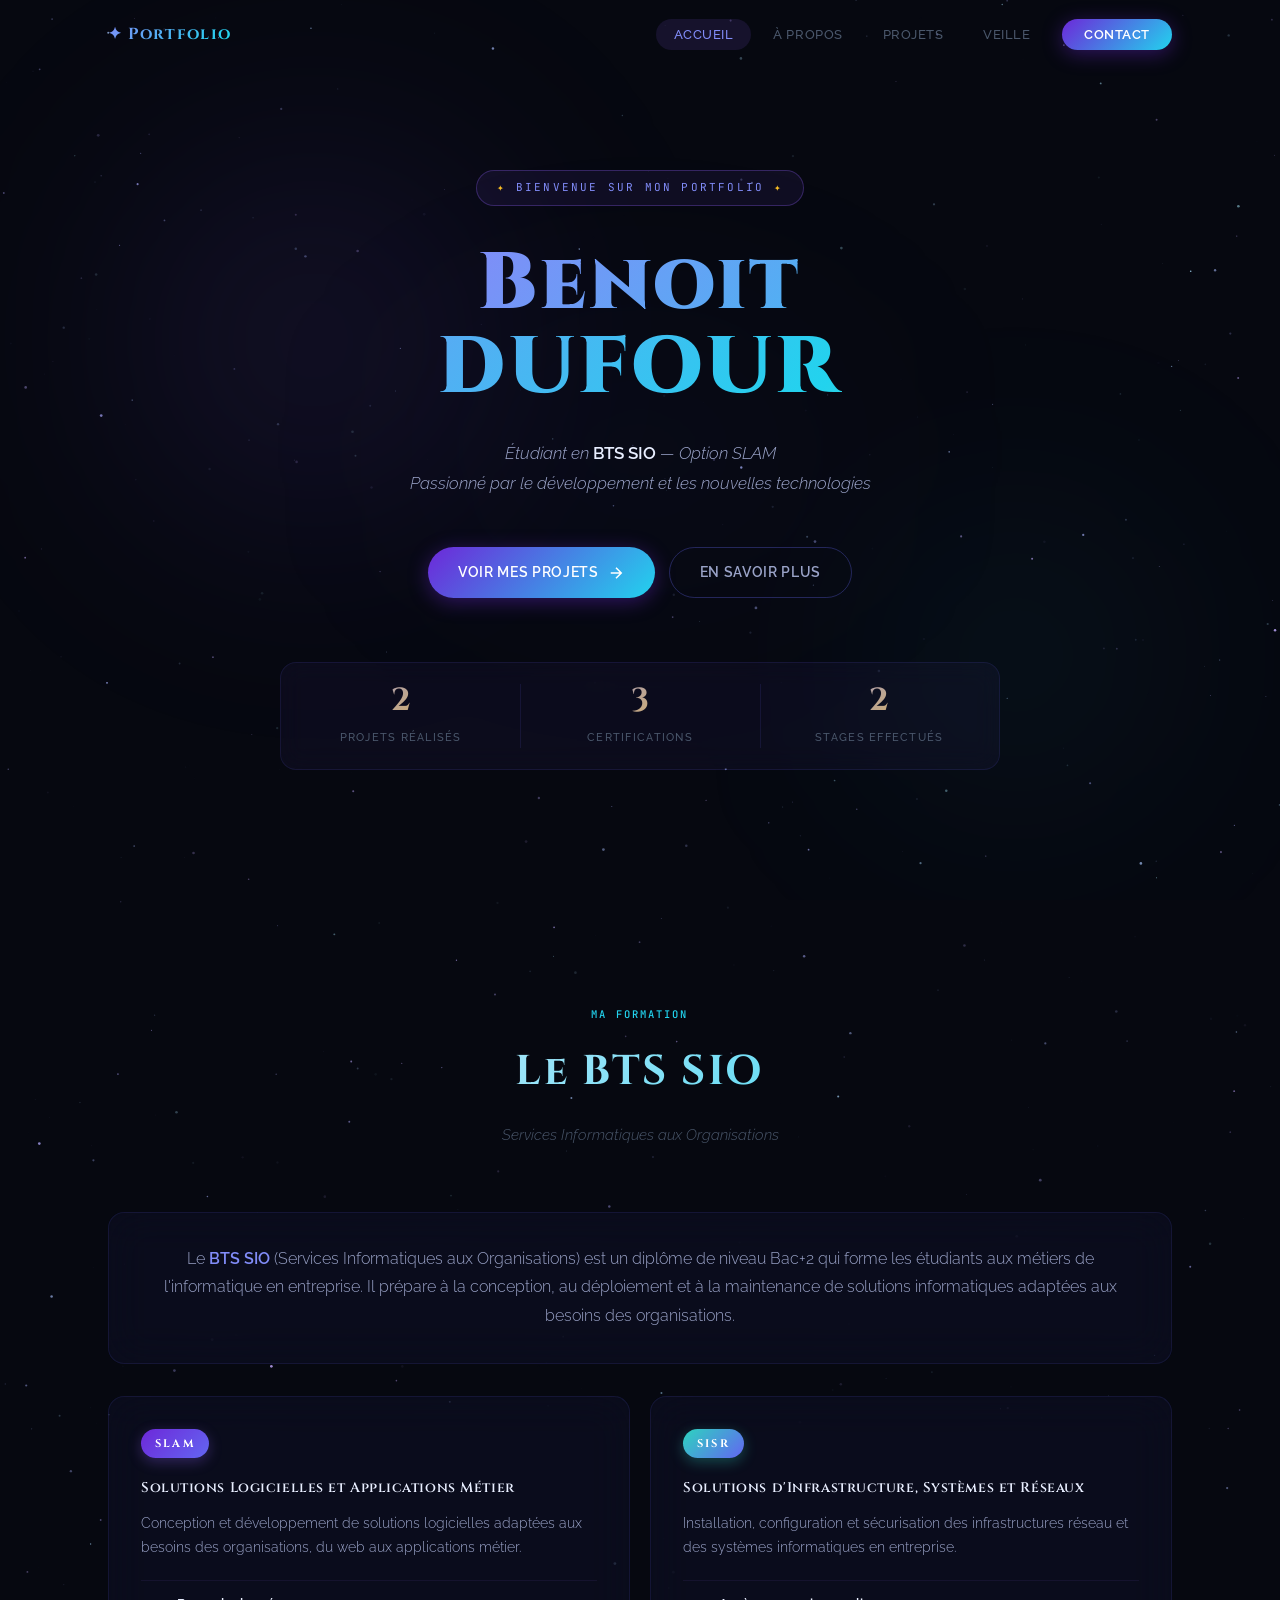
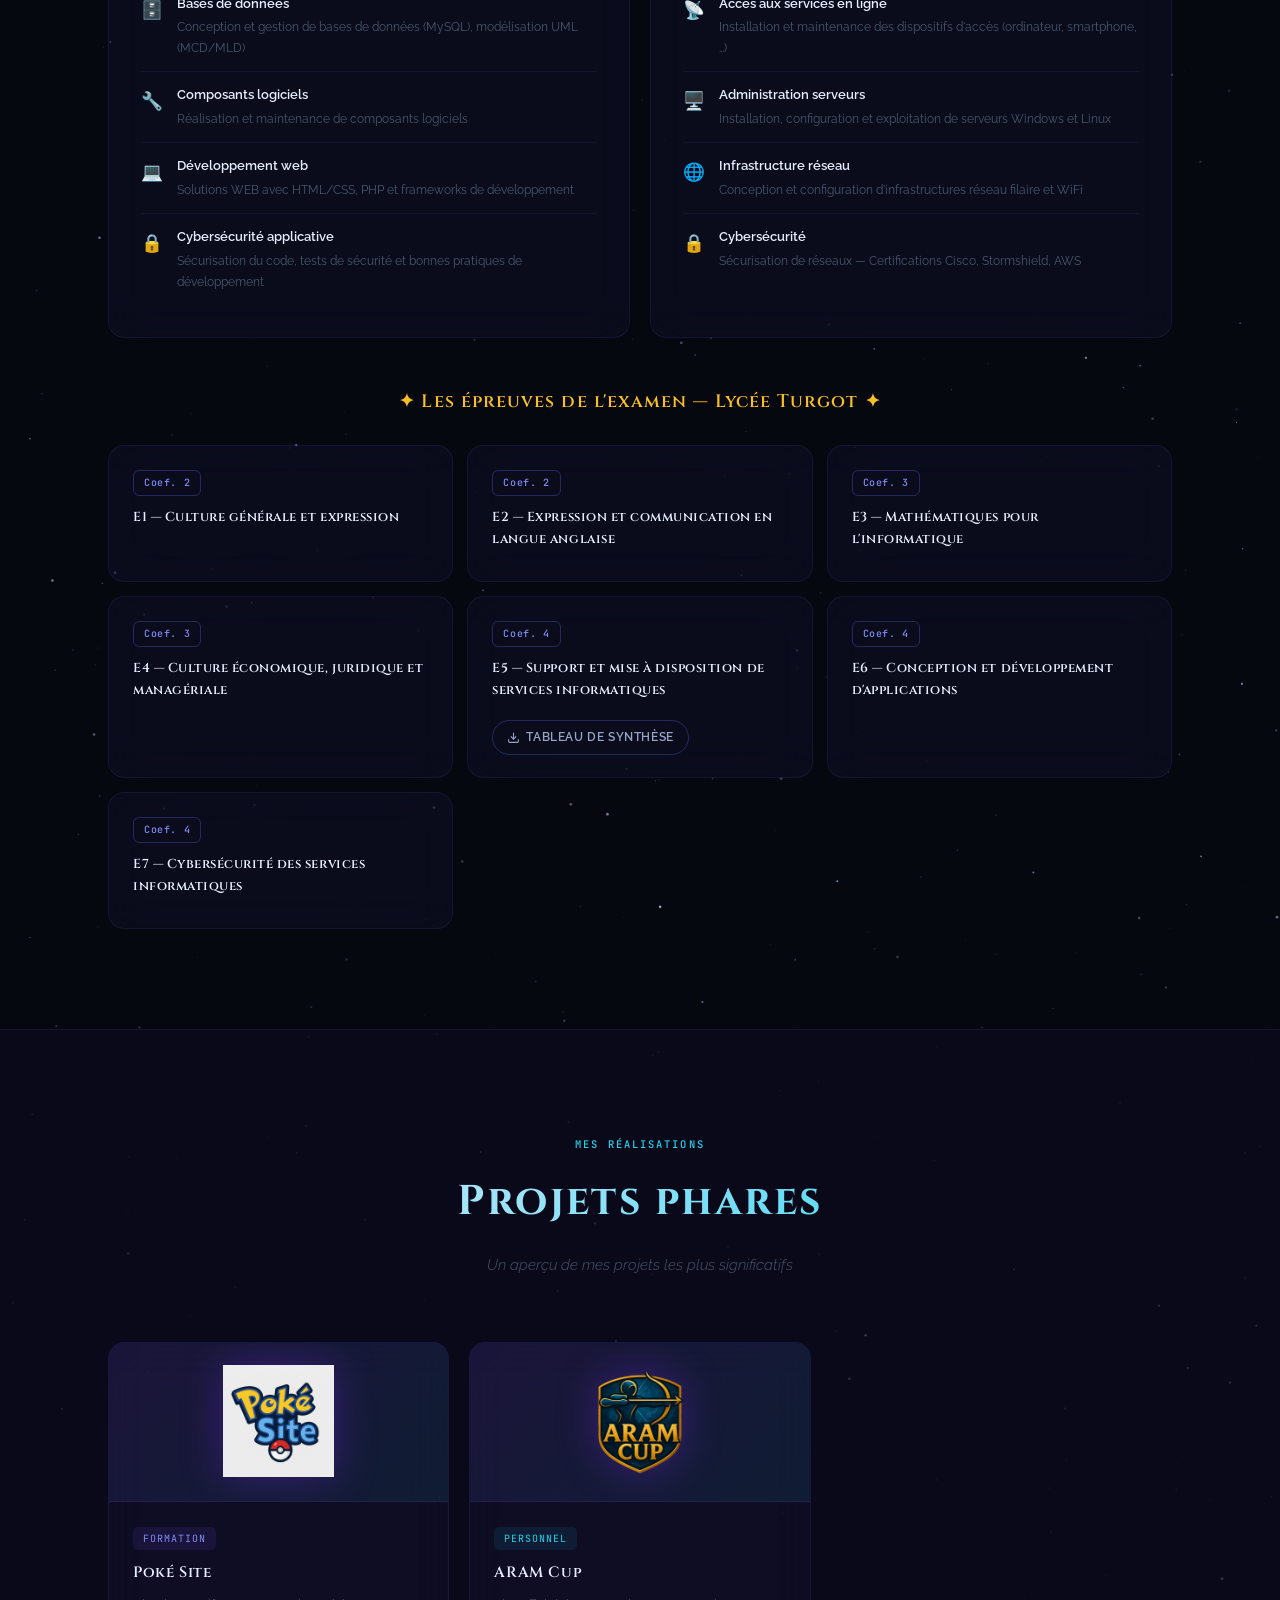
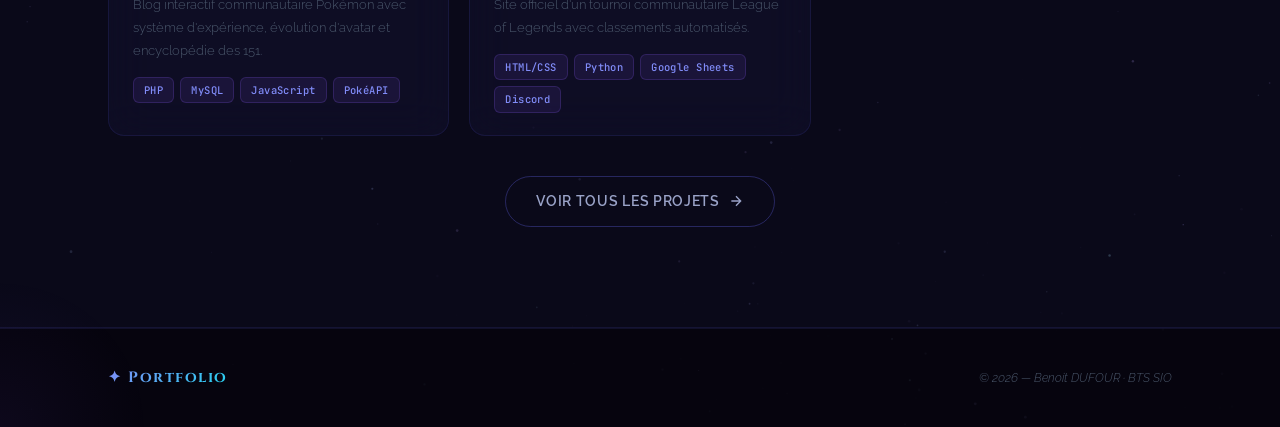
==== index.html @ 2d5a9b00 "Add files via upload" ====
<!DOCTYPE html>
<html lang="fr">

<head>
    <meta charset="UTF-8">
    <meta name="viewport" content="width=device-width, initial-scale=1.0">
    <meta name="description" content="Portfolio BTS SIO — Benoit DUFOUR, développeur passionné">
    <title>Accueil | Portfolio BTS SIO</title>
    <link rel="stylesheet" href="style.css">
</head>

<body>
    <canvas id="star-canvas"></canvas>

    <!-- ==================== NAVBAR ==================== -->
    <nav class="navbar" id="navbar">
        <div class="nav-container">
            <a href="index.html" class="nav-logo">✦ Portfolio</a>
            <ul class="nav-links" id="navLinks">
                <li><a href="index.html" class="nav-link active">Accueil</a></li>
                <li><a href="about.html" class="nav-link">À propos</a></li>
                <li><a href="projets.html" class="nav-link">Projets</a></li>
                <li><a href="veille.html" class="nav-link">Veille</a></li>
                <li><a href="about.html#contact" class="nav-link nav-link--cta">Contact</a></li>
            </ul>
            <button class="nav-burger" id="navBurger" aria-label="Menu">
                <span></span><span></span><span></span>
            </button>
        </div>
    </nav>

    <!-- ==================== HERO ==================== -->
    <section class="hero" id="hero">
        <div class="hero-orb hero-orb--1"></div>
        <div class="hero-orb hero-orb--2"></div>
        <div class="hero-orb hero-orb--3"></div>
        <div class="hero-content">
            <p class="hero-rune">Bienvenue sur mon portfolio</p>
            <h1 class="hero-title">
                <span class="gradient-text">Benoit DUFOUR</span>
            </h1>
            <p class="hero-subtitle animate-on-scroll">
                Étudiant en <strong>BTS SIO</strong> — Option SLAM<br>
                Passionné par le développement et les nouvelles technologies
            </p>
            <div class="hero-actions animate-on-scroll">
                <a href="projets.html" class="btn btn--primary">
                    <span>Voir mes projets</span>
                    <svg width="18" height="18" viewBox="0 0 24 24" fill="none" stroke="currentColor" stroke-width="2"><path d="M5 12h14M12 5l7 7-7 7"/></svg>
                </a>
                <a href="about.html" class="btn btn--outline">En savoir plus</a>
            </div>
            <div class="hero-stats animate-on-scroll">
                <div class="stat">
                    <span class="stat-number">2</span>
                    <span class="stat-label">Projets réalisés</span>
                </div>
                <div class="stat">
                    <span class="stat-number">3</span>
                    <span class="stat-label">Certifications</span>
                </div>
                <div class="stat">
                    <span class="stat-number">2</span>
                    <span class="stat-label">Stages effectués</span>
                </div>
            </div>
        </div>
    </section>

    <!-- ==================== BTS SIO PRESENTATION ==================== -->
    <section class="section" id="bts-sio">
        <div class="container">
            <div class="section-header animate-on-scroll">
                <span class="section-tag">Ma formation</span>
                <h2 class="section-title">Le BTS SIO</h2>
                <p class="section-desc">Services Informatiques aux Organisations</p>
            </div>

            <div class="bts-intro magic-card animate-on-scroll">
                <p>Le <strong>BTS SIO</strong> (Services Informatiques aux Organisations) est un diplôme de niveau Bac+2
                    qui forme les étudiants aux métiers de l'informatique en entreprise. Il prépare à la conception, au
                    déploiement et à la maintenance de solutions informatiques adaptées aux besoins des organisations.
                </p>
            </div>

            <div class="options-grid">
                <div class="option-card magic-card animate-on-scroll">
                    <div class="option-badge option-badge--slam">SLAM</div>
                    <h3>Solutions Logicielles et Applications Métier</h3>
                    <p>Conception et développement de solutions logicielles adaptées aux besoins des organisations, du web aux applications métier.</p>
                    <ul class="option-list">
                        <li>
                            <span class="option-list-icon">🗄️</span>
                            <div>
                                <strong>Bases de données</strong>
                                <p>Conception et gestion de bases de données (MySQL), modélisation UML (MCD/MLD)</p>
                            </div>
                        </li>
                        <li>
                            <span class="option-list-icon">🔧</span>
                            <div>
                                <strong>Composants logiciels</strong>
                                <p>Réalisation et maintenance de composants logiciels</p>
                            </div>
                        </li>
                        <li>
                            <span class="option-list-icon">💻</span>
                            <div>
                                <strong>Développement web</strong>
                                <p>Solutions WEB avec HTML/CSS, PHP et frameworks de développement</p>
                            </div>
                        </li>
                        <li>
                            <span class="option-list-icon">🔒</span>
                            <div>
                                <strong>Cybersécurité applicative</strong>
                                <p>Sécurisation du code, tests de sécurité et bonnes pratiques de développement</p>
                            </div>
                        </li>
                    </ul>
                </div>

                <div class="option-card magic-card animate-on-scroll">
                    <div class="option-badge option-badge--sisr">SISR</div>
                    <h3>Solutions d'Infrastructure, Systèmes et Réseaux</h3>
                    <p>Installation, configuration et sécurisation des infrastructures réseau et des systèmes informatiques en entreprise.</p>
                    <ul class="option-list">
                        <li>
                            <span class="option-list-icon">📡</span>
                            <div>
                                <strong>Accès aux services en ligne</strong>
                                <p>Installation et maintenance des dispositifs d'accès (ordinateur, smartphone, …)</p>
                            </div>
                        </li>
                        <li>
                            <span class="option-list-icon">🖥️</span>
                            <div>
                                <strong>Administration serveurs</strong>
                                <p>Installation, configuration et exploitation de serveurs Windows et Linux</p>
                            </div>
                        </li>
                        <li>
                            <span class="option-list-icon">🌐</span>
                            <div>
                                <strong>Infrastructure réseau</strong>
                                <p>Conception et configuration d'infrastructures réseau filaire et WiFi</p>
                            </div>
                        </li>
                        <li>
                            <span class="option-list-icon">🔒</span>
                            <div>
                                <strong>Cybersécurité</strong>
                                <p>Sécurisation de réseaux — Certifications Cisco, Stormshield, AWS</p>
                            </div>
                        </li>
                    </ul>
                </div>

            </div>

            <!-- Épreuves -->
            <div class="exam-section animate-on-scroll">
                <h3 class="exam-title">✦ Les épreuves de l'examen — Lycée Turgot ✦</h3>
                <div class="exam-grid">
                    <div class="exam-card magic-card">
                        <span class="exam-coef">Coef. 2</span>
                        <h4>E1 — Culture générale et expression</h4>
                    </div>
                    <div class="exam-card magic-card">
                        <span class="exam-coef">Coef. 2</span>
                        <h4>E2 — Expression et communication en langue anglaise</h4>
                    </div>
                    <div class="exam-card magic-card">
                        <span class="exam-coef">Coef. 3</span>
                        <h4>E3 — Mathématiques pour l'informatique</h4>
                    </div>
                    <div class="exam-card magic-card">
                        <span class="exam-coef">Coef. 3</span>
                        <h4>E4 — Culture économique, juridique et managériale</h4>
                    </div>
                    <div class="exam-card magic-card">
                        <span class="exam-coef">Coef. 4</span>
                        <h4>E5 — Support et mise à disposition de services informatiques</h4>
                        <a href="tableau-synthese.pdf" download class="btn btn--outline" style="margin-top:10px;padding:6px 14px;font-size:.75rem;gap:6px;">
                            <svg width="13" height="13" viewBox="0 0 24 24" fill="none" stroke="currentColor" stroke-width="2"><path d="M21 15v4a2 2 0 0 1-2 2H5a2 2 0 0 1-2-2v-4"/><polyline points="7 10 12 15 17 10"/><line x1="12" y1="15" x2="12" y2="3"/></svg>
                            Tableau de Synthèse
                        </a>
                    </div>
                    <div class="exam-card magic-card">
                        <span class="exam-coef">Coef. 4</span>
                        <h4>E6 — Conception et développement d'applications</h4>
                    </div>
                    <div class="exam-card magic-card">
                        <span class="exam-coef">Coef. 4</span>
                        <h4>E7 — Cybersécurité des services informatiques</h4>
                    </div>
                </div>
            </div>
        </div>
    </section>

    <!-- ==================== PROJETS PHARES ==================== -->
    <section class="section section--alt" id="projets-phares">
        <div class="container">
            <div class="section-header animate-on-scroll">
                <span class="section-tag">Mes réalisations</span>
                <h2 class="section-title">Projets phares</h2>
                <p class="section-desc">Un aperçu de mes projets les plus significatifs</p>
            </div>
            <div class="featured-grid">
                <a href="projet-pokemon.html" class="featured-card magic-card animate-on-scroll">
                    <div class="project-image">
                        <div class="project-image-placeholder"><img src="pokesite.png" alt="Poké Site"></div>
                    </div>
                    <div class="project-info">
                        <span class="project-context">Formation</span>
                        <h3>Poké Site</h3>
                        <p>Blog interactif communautaire Pokémon avec système d'expérience, évolution d'avatar et encyclopédie des 151.</p>
                        <div class="tag-list"><span class="tag">PHP</span><span class="tag">MySQL</span><span class="tag">JavaScript</span><span class="tag">PokéAPI</span></div>
                    </div>
                </a>
                <a href="projet-aram.html" class="featured-card magic-card animate-on-scroll">
                    <div class="project-image">
                        <div class="project-image-placeholder"><img src="aramcup.png" alt="ARAM Cup"></div>
                    </div>
                    <div class="project-info">
                        <span class="project-context project-context--perso">Personnel</span>
                        <h3>ARAM Cup</h3>
                        <p>Site officiel d'un tournoi communautaire League of Legends avec classements automatisés.</p>
                        <div class="tag-list"><span class="tag">HTML/CSS</span><span class="tag">Python</span><span class="tag">Google Sheets</span><span class="tag">Discord</span></div>
                    </div>
                </a>
            </div>
            <div class="featured-actions animate-on-scroll">
                <a href="projets.html" class="btn btn--outline">
                    Voir tous les projets
                    <svg width="16" height="16" viewBox="0 0 24 24" fill="none" stroke="currentColor" stroke-width="2"><path d="M5 12h14M12 5l7 7-7 7"/></svg>
                </a>
            </div>
        </div>
    </section>

    <!-- ==================== FOOTER ==================== -->
    <footer class="footer">
        <div class="container">
            <div class="footer-content">
                <a href="index.html" class="footer-logo">✦ Portfolio</a>
                <p class="footer-text">© 2026 — Benoit DUFOUR · BTS SIO</p>
            </div>
        </div>
    </footer>

    <script src="script.js"></script>
</body>

</html>
---- style.css ----
/* ============================================
   PORTFOLIO FANTAISIQUE — Style Magique
   Indigo · Cyan · Or — Style Cosmique
   ============================================ */

@import url('https://fonts.googleapis.com/css2?family=Cinzel:wght@400;600;700;900&family=Raleway:ital,wght@0,300;0,400;0,500;0,600;1,300;1,400&family=JetBrains+Mono:wght@400;500&display=swap');

:root {
    /* Fond */
    --bg-0: #060810;
    --bg-1: #0b0e1c;
    --bg-2: #0f1326;
    --bg-3: #151a34;

    /* Accent magique */
    --violet: #6d28d9;
    --violet-light: #818cf8;
    --violet-glow: rgba(109, 40, 217, 0.4);
    --indigo: #6366f1;
    --cyan: #22d3ee;
    --cyan-glow: rgba(34, 211, 238, 0.25);
    --gold: #fbbf24;
    --gold-light: #fde68a;
    --gold-glow: rgba(251, 191, 36, 0.2);
    --teal: #2dd4bf;

    /* Surfaces */
    --surface: rgba(99, 102, 241, 0.05);
    --surface-hover: rgba(99, 102, 241, 0.1);
    --border: rgba(99, 102, 241, 0.12);
    --border-hover: rgba(99, 102, 241, 0.32);

    /* Texte */
    --text-0: #e8eeff;
    --text-1: #9aa3c8;
    --text-2: #4a576b;

    /* Typo */
    --font-title: 'Cinzel', serif;
    --font-body: 'Raleway', sans-serif;
    --font-mono: 'JetBrains Mono', monospace;

    /* Easing */
    --ease: cubic-bezier(0.16, 1, 0.3, 1);
    --radius: 16px;
    --radius-sm: 10px;
}

/* ---- RESET ---- */
*, *::before, *::after {
    margin: 0;
    padding: 0;
    box-sizing: border-box;
}

html {
    scroll-behavior: smooth;
    scroll-padding-top: 80px;
}

body {
    font-family: var(--font-body);
    font-size: 15px;
    color: var(--text-0);
    background: var(--bg-0);
    line-height: 1.75;
    overflow-x: hidden;
    -webkit-font-smoothing: antialiased;
}

a { color: inherit; text-decoration: none; }
ul, ol { list-style: none; }
img { max-width: 100%; display: block; }

.container {
    max-width: 1120px;
    margin: 0 auto;
    padding: 0 28px;
}

/* ============================================
   FOND ÉTOILÉ (canvas généré par JS)
   ============================================ */
#star-canvas {
    position: fixed;
    inset: 0;
    z-index: 0;
    pointer-events: none;
}

/* ============================================
   ANIMATIONS
   ============================================ */
@keyframes fadeUp {
    from { opacity: 0; transform: translateY(28px); }
    to   { opacity: 1; transform: translateY(0); }
}

@keyframes shimmer {
    0%   { background-position: -200% center; }
    100% { background-position: 200% center; }
}

@keyframes float {
    0%, 100% { transform: translateY(0) rotate(0deg); }
    33%       { transform: translateY(-12px) rotate(1deg); }
    66%       { transform: translateY(-6px) rotate(-1deg); }
}

@keyframes pulse-ring {
    0%   { transform: scale(1); opacity: 0.6; }
    100% { transform: scale(1.6); opacity: 0; }
}

@keyframes orbit {
    from { transform: rotate(0deg) translateX(60px) rotate(0deg); }
    to   { transform: rotate(360deg) translateX(60px) rotate(-360deg); }
}

@keyframes twinkle {
    0%, 100% { opacity: 1; transform: scale(1); }
    50%       { opacity: 0.4; transform: scale(0.8); }
}

@keyframes gradientSlide {
    0%   { background-position: 0% 50%; }
    50%  { background-position: 100% 50%; }
    100% { background-position: 0% 50%; }
}

@keyframes fillBar {
    from { width: 0; }
    to   { width: var(--fill); }
}

.animate-on-scroll {
    opacity: 0;
    transform: translateY(24px);
    transition: opacity 0.7s var(--ease), transform 0.7s var(--ease);
}
.animate-on-scroll.visible {
    opacity: 1;
    transform: translateY(0);
}

/* ============================================
   CARD MAGIQUE
   ============================================ */
.magic-card {
    background: var(--surface);
    border: 1px solid var(--border);
    border-radius: var(--radius);
    backdrop-filter: blur(20px);
    -webkit-backdrop-filter: blur(20px);
    transition: border-color 0.3s, background 0.3s, transform 0.3s, box-shadow 0.3s;
    position: relative;
    overflow: hidden;
}

.magic-card::before {
    content: '';
    position: absolute;
    inset: -1px;
    border-radius: inherit;
    padding: 1px;
    background: linear-gradient(135deg, transparent, rgba(139,92,246,0.2), rgba(34,211,238,0.12), transparent);
    -webkit-mask: linear-gradient(#fff 0 0) content-box, linear-gradient(#fff 0 0);
    mask: linear-gradient(#fff 0 0) content-box, linear-gradient(#fff 0 0);
    -webkit-mask-composite: xor;
    mask-composite: exclude;
    opacity: 0;
    transition: opacity 0.3s;
}

.magic-card:hover::before {
    opacity: 1;
}

.magic-card:hover {
    background: var(--surface-hover);
    border-color: var(--border-hover);
    transform: translateY(-3px);
    box-shadow: 0 12px 40px rgba(139, 92, 246, 0.12), 0 0 0 1px rgba(139,92,246,0.08);
}

/* alias pour compatibilité */
.glass-card {
    background: var(--surface);
    border: 1px solid var(--border);
    border-radius: var(--radius);
    backdrop-filter: blur(20px);
    -webkit-backdrop-filter: blur(20px);
    transition: border-color 0.3s, background 0.3s, transform 0.3s, box-shadow 0.3s;
    position: relative;
    overflow: hidden;
}
.glass-card:hover {
    background: var(--surface-hover);
    border-color: var(--border-hover);
    transform: translateY(-3px);
    box-shadow: 0 12px 40px rgba(139, 92, 246, 0.12), 0 0 0 1px rgba(139,92,246,0.08);
}

/* ============================================
   NAVBAR
   ============================================ */
.navbar {
    position: fixed;
    top: 0; left: 0; right: 0;
    z-index: 1000;
    padding: 20px 0;
    transition: background 0.4s, padding 0.4s, border-color 0.4s;
    border-bottom: 1px solid transparent;
}

.navbar.scrolled {
    background: rgba(7, 5, 15, 0.85);
    backdrop-filter: blur(24px);
    -webkit-backdrop-filter: blur(24px);
    border-bottom-color: var(--border);
    padding: 12px 0;
}

.nav-container {
    max-width: 1120px;
    margin: 0 auto;
    padding: 0 28px;
    display: flex;
    align-items: center;
    justify-content: space-between;
}

.nav-logo {
    font-family: var(--font-title);
    font-size: 16px;
    font-weight: 700;
    letter-spacing: 0.08em;
    background: linear-gradient(135deg, var(--violet-light), var(--cyan), var(--gold));
    -webkit-background-clip: text;
    -webkit-text-fill-color: transparent;
    background-clip: text;
    background-size: 200% auto;
    animation: gradientSlide 4s ease infinite;
}

.logo-bracket { /* legacy — caché dans nouveau design */
    display: none;
}

.nav-links {
    display: flex;
    align-items: center;
    gap: 4px;
}

.nav-link {
    padding: 8px 18px;
    font-family: var(--font-body);
    font-size: 13px;
    font-weight: 500;
    color: var(--text-2);
    border-radius: 30px;
    transition: color 0.25s, background 0.25s;
    letter-spacing: 0.04em;
    text-transform: uppercase;
}

.nav-link:hover {
    color: var(--text-0);
    background: rgba(139, 92, 246, 0.1);
}

.nav-link.active {
    color: var(--violet-light);
    background: rgba(139, 92, 246, 0.12);
}

.nav-link--cta {
    background: linear-gradient(135deg, var(--violet), var(--cyan)) !important;
    color: white !important;
    font-weight: 600;
    padding: 8px 22px;
    border-radius: 30px;
    margin-left: 10px;
    box-shadow: 0 4px 20px var(--violet-glow);
    transition: opacity 0.25s, transform 0.25s, box-shadow 0.25s !important;
}

.nav-link--cta:hover {
    opacity: 0.9;
    transform: translateY(-1px);
    box-shadow: 0 6px 28px var(--violet-glow);
}

/* Burger */
.nav-burger {
    display: none;
    flex-direction: column;
    gap: 5px;
    background: none;
    border: none;
    cursor: pointer;
    padding: 8px;
    z-index: 1001;
}
.nav-burger span {
    display: block;
    width: 22px; height: 2px;
    background: var(--text-0);
    border-radius: 2px;
    transition: transform 0.25s, opacity 0.2s;
}
.nav-burger.active span:nth-child(1) { transform: rotate(45deg) translate(5px, 5px); }
.nav-burger.active span:nth-child(2) { opacity: 0; }
.nav-burger.active span:nth-child(3) { transform: rotate(-45deg) translate(5px, -5px); }

/* ============================================
   HERO
   ============================================ */
.hero {
    position: relative;
    min-height: 100vh;
    display: flex;
    align-items: center;
    justify-content: center;
    padding: 140px 28px 100px;
    overflow: hidden;
    z-index: 1;
}

/* Orbes lumineux */
.hero-orb {
    position: absolute;
    border-radius: 50%;
    pointer-events: none;
    filter: blur(120px);
}
.hero-orb--1 {
    top: 10%; left: 5%;
    width: 500px; height: 500px;
    background: radial-gradient(circle, rgba(139,92,246,0.18) 0%, transparent 70%);
    animation: float 10s ease-in-out infinite;
}
.hero-orb--2 {
    bottom: 5%; right: 5%;
    width: 400px; height: 400px;
    background: radial-gradient(circle, rgba(34,211,238,0.1) 0%, transparent 70%);
    animation: float 13s ease-in-out infinite reverse;
}
.hero-orb--3 {
    top: 50%; left: 50%;
    transform: translate(-50%, -50%);
    width: 600px; height: 300px;
    background: radial-gradient(ellipse, rgba(99,102,241,0.08) 0%, transparent 70%);
}

.hero-content {
    position: relative;
    z-index: 1;
    text-align: center;
    max-width: 720px;
    margin: 0 auto;
}

/* Couronne magique au-dessus du titre */
.hero-rune {
    display: inline-flex;
    align-items: center;
    gap: 10px;
    font-family: var(--font-mono);
    font-size: 11px;
    letter-spacing: 0.2em;
    text-transform: uppercase;
    color: var(--violet-light);
    border: 1px solid rgba(139,92,246,0.3);
    background: rgba(139,92,246,0.08);
    padding: 7px 20px;
    border-radius: 30px;
    margin-bottom: 36px;
    animation: fadeUp 0.6s var(--ease) forwards;
}

.hero-rune::before,
.hero-rune::after {
    content: '✦';
    font-size: 8px;
    color: var(--gold);
    animation: twinkle 2s ease-in-out infinite;
}

.hero-title {
    font-family: var(--font-title);
    font-size: clamp(2.8rem, 7vw, 5rem);
    font-weight: 900;
    line-height: 1.05;
    letter-spacing: 0.04em;
    margin-bottom: 28px;
    animation: fadeUp 0.6s var(--ease) 0.1s forwards;
    opacity: 0;
}

.gradient-text {
    background: linear-gradient(135deg, var(--violet-light) 0%, var(--cyan) 50%, var(--gold) 100%);
    background-size: 200% auto;
    -webkit-background-clip: text;
    -webkit-text-fill-color: transparent;
    background-clip: text;
    animation: shimmer 4s linear infinite;
}

.hero-subtitle {
    font-size: 17px;
    font-weight: 300;
    color: var(--text-1);
    margin-bottom: 48px;
    line-height: 1.8;
    font-style: italic;
    animation: fadeUp 0.6s var(--ease) 0.2s forwards;
    opacity: 0;
}

.hero-subtitle strong {
    color: var(--text-0);
    font-weight: 600;
    font-style: normal;
}

.hero-actions {
    display: flex;
    gap: 14px;
    flex-wrap: wrap;
    justify-content: center;
    margin-bottom: 64px;
    animation: fadeUp 0.6s var(--ease) 0.3s forwards;
    opacity: 0;
}

/* Stats kristal */
.hero-stats {
    display: flex;
    gap: 0;
    justify-content: center;
    animation: fadeUp 0.6s var(--ease) 0.4s forwards;
    opacity: 0;
    background: rgba(139,92,246,0.05);
    border: 1px solid var(--border);
    border-radius: var(--radius);
    overflow: hidden;
    backdrop-filter: blur(12px);
}

.stat {
    flex: 1;
    padding: 20px 28px;
    text-align: center;
    position: relative;
}

.stat + .stat::before {
    content: '';
    position: absolute;
    left: 0; top: 20%; bottom: 20%;
    width: 1px;
    background: var(--border);
}

.stat-number {
    display: block;
    font-family: var(--font-title);
    font-size: 2rem;
    font-weight: 700;
    background: linear-gradient(135deg, var(--violet-light), var(--gold));
    -webkit-background-clip: text;
    -webkit-text-fill-color: transparent;
    background-clip: text;
    line-height: 1.1;
    margin-bottom: 4px;
}

.stat-label {
    font-size: 10.5px;
    color: var(--text-2);
    text-transform: uppercase;
    letter-spacing: 0.12em;
    font-weight: 500;
}

/* ============================================
   BUTTONS
   ============================================ */
.btn {
    display: inline-flex;
    align-items: center;
    gap: 8px;
    padding: 13px 30px;
    font-family: var(--font-body);
    font-size: 13.5px;
    font-weight: 600;
    border: none;
    border-radius: 30px;
    cursor: pointer;
    transition: all 0.3s var(--ease);
    letter-spacing: 0.05em;
    text-transform: uppercase;
    position: relative;
}

.btn--primary {
    background: linear-gradient(135deg, var(--violet) 0%, var(--cyan) 100%);
    color: white;
    box-shadow: 0 4px 20px var(--violet-glow);
}

.btn--primary::after {
    content: '';
    position: absolute;
    inset: -2px;
    border-radius: inherit;
    background: linear-gradient(135deg, var(--violet), var(--cyan));
    z-index: -1;
    filter: blur(12px);
    opacity: 0;
    transition: opacity 0.3s;
}

.btn--primary:hover {
    transform: translateY(-2px);
    box-shadow: 0 8px 32px var(--violet-glow);
}

.btn--primary:hover::after {
    opacity: 0.5;
}

.btn--outline {
    background: transparent;
    color: var(--text-1);
    border: 1px solid var(--border-hover);
}

.btn--outline:hover {
    border-color: var(--violet-light);
    color: var(--violet-light);
    background: rgba(139, 92, 246, 0.08);
    box-shadow: 0 4px 20px rgba(139,92,246,0.1);
}

.btn--full { width: 100%; justify-content: center; }
.btn--sm { padding: 8px 18px; font-size: 11.5px; }

/* ============================================
   SECTION
   ============================================ */
.section {
    padding: 100px 0;
    position: relative;
    z-index: 1;
}

.section--alt {
    background: rgba(13, 10, 30, 0.7);
    border-top: 1px solid var(--border);
    border-bottom: 1px solid var(--border);
}

/* Séparateur magique */
.section::before {
    content: '✦  ✦  ✦';
    display: none;
}

.section-header {
    text-align: center;
    margin-bottom: 64px;
}

.section-tag {
    display: inline-block;
    font-family: var(--font-mono);
    font-size: 10.5px;
    font-weight: 500;
    text-transform: uppercase;
    letter-spacing: 0.2em;
    color: var(--cyan);
    margin-bottom: 12px;
}

.section-title {
    font-family: var(--font-title);
    font-size: clamp(1.8rem, 4vw, 2.6rem);
    font-weight: 700;
    letter-spacing: 0.06em;
    margin-bottom: 14px;
    background: linear-gradient(135deg, var(--text-0) 0%, var(--cyan) 100%);
    -webkit-background-clip: text;
    -webkit-text-fill-color: transparent;
    background-clip: text;
}

.section-desc {
    font-size: 14.5px;
    font-weight: 300;
    color: var(--text-2);
    max-width: 480px;
    margin: 0 auto;
    font-style: italic;
}

/* PAGE HEADER */
.page-header {
    position: relative;
    padding: 160px 28px 80px;
    text-align: center;
    overflow: hidden;
    z-index: 1;
}

.page-header-title {
    font-family: var(--font-title);
    font-size: clamp(2.2rem, 5vw, 3.6rem);
    font-weight: 700;
    letter-spacing: 0.06em;
    margin-bottom: 14px;
    background: linear-gradient(135deg, var(--violet-light), var(--cyan));
    -webkit-background-clip: text;
    -webkit-text-fill-color: transparent;
    background-clip: text;
}

.page-header-desc {
    font-size: 15px;
    font-weight: 300;
    color: var(--text-2);
    font-style: italic;
}

/* ============================================
   TAGS
   ============================================ */
.tag-list {
    display: flex;
    flex-wrap: wrap;
    gap: 6px;
    margin-top: 14px;
}

.tag {
    font-family: var(--font-mono);
    font-size: 10.5px;
    font-weight: 500;
    padding: 3px 10px;
    border-radius: 6px;
    background: rgba(139, 92, 246, 0.1);
    color: var(--violet-light);
    border: 1px solid rgba(139, 92, 246, 0.2);
    letter-spacing: 0.04em;
}

/* ============================================
   BTS SIO — INDEX
   ============================================ */
.bts-intro {
    padding: 32px 36px;
    margin-bottom: 32px;
    text-align: center;
    font-size: 15.5px;
    font-weight: 300;
    color: var(--text-1);
    line-height: 1.85;
}

.bts-intro strong {
    color: var(--violet-light);
    font-weight: 600;
}

.options-grid {
    display: grid;
    grid-template-columns: 1fr 1fr;
    gap: 20px;
    margin-bottom: 48px;
}

.option-card {
    padding: 32px;
}

.option-badge {
    display: inline-block;
    font-family: var(--font-title);
    font-size: 11px;
    font-weight: 700;
    letter-spacing: 0.2em;
    padding: 5px 14px;
    border-radius: 20px;
    margin-bottom: 18px;
}

.option-badge--slam {
    background: linear-gradient(135deg, var(--violet), var(--indigo));
    color: white;
    box-shadow: 0 4px 14px rgba(139,92,246,0.3);
}

.option-badge--sisr {
    background: linear-gradient(135deg, var(--teal), var(--indigo));
    color: white;
    box-shadow: 0 4px 14px rgba(45,212,191,0.3);
}

.option-card h3 {
    font-family: var(--font-title);
    font-size: 14px;
    font-weight: 600;
    letter-spacing: 0.04em;
    margin-bottom: 12px;
    color: var(--text-0);
}

.option-card > p {
    font-size: 13.5px;
    font-weight: 300;
    color: var(--text-1);
    margin-bottom: 20px;
    line-height: 1.75;
}

.option-list li {
    display: flex;
    align-items: flex-start;
    gap: 14px;
    padding: 12px 0;
    border-top: 1px solid rgba(139,92,246,0.08);
}

.option-list-icon {
    font-size: 1.1rem;
    flex-shrink: 0;
    margin-top: 2px;
}

.option-list li strong {
    display: block;
    font-size: 13px;
    font-weight: 600;
    color: var(--text-0);
    margin-bottom: 2px;
}

.option-list li p {
    font-size: 12px;
    color: var(--text-2);
}

/* Exam grid */
.exam-section {
    margin-top: 48px;
}

.exam-title {
    font-family: var(--font-title);
    font-size: 18px;
    font-weight: 600;
    letter-spacing: 0.06em;
    text-align: center;
    margin-bottom: 28px;
    color: var(--gold);
}

.exam-grid {
    display: grid;
    grid-template-columns: repeat(auto-fill, minmax(280px, 1fr));
    gap: 14px;
}

.exam-card {
    padding: 22px 24px;
}

.exam-coef {
    display: inline-block;
    font-family: var(--font-mono);
    font-size: 10px;
    font-weight: 500;
    border: 1px solid var(--border-hover);
    color: var(--violet-light);
    padding: 3px 10px;
    border-radius: 6px;
    margin-bottom: 10px;
    letter-spacing: 0.06em;
}

.exam-card h4 {
    font-family: var(--font-title);
    font-size: 13px;
    font-weight: 600;
    letter-spacing: 0.04em;
    margin-bottom: 8px;
    color: var(--text-0);
}

.exam-card p {
    font-size: 12.5px;
    color: var(--text-2);
    font-weight: 300;
}

/* ============================================
   FEATURED PROJECTS (accueil)
   ============================================ */
.featured-grid {
    display: grid;
    grid-template-columns: repeat(3, 1fr);
    gap: 20px;
    margin-bottom: 40px;
}

.featured-card {
    display: block;
    overflow: hidden;
    text-decoration: none;
}

.project-image {
    height: 160px;
    background: linear-gradient(135deg, rgba(139,92,246,0.1), rgba(34,211,238,0.08));
    display: flex;
    align-items: center;
    justify-content: center;
    margin: -1px -1px 0;
    border-bottom: 1px solid var(--border);
    transition: background 0.3s;
    position: relative;
    overflow: hidden;
}

.featured-card:hover .project-image {
    background: linear-gradient(135deg, rgba(139,92,246,0.2), rgba(34,211,238,0.12));
}

.project-image-placeholder {
    position: absolute;
    inset: 0;
    display: flex;
    align-items: center;
    justify-content: center;
    font-size: 2.8rem;
    filter: drop-shadow(0 0 20px var(--violet-glow));
    animation: float 6s ease-in-out infinite;
}

.project-image-placeholder img {
    width: 70%;
    height: 70%;
    object-fit: contain;
    animation: none;
    filter: none;
    display: block;
}

.project-info {
    padding: 22px 24px;
}

.project-context {
    font-family: var(--font-mono);
    font-size: 10px;
    letter-spacing: 0.1em;
    text-transform: uppercase;
    color: var(--violet-light);
    background: rgba(139,92,246,0.1);
    padding: 3px 10px;
    border-radius: 5px;
    display: inline-block;
    margin-bottom: 10px;
}

.project-context--perso {
    color: var(--cyan);
    background: rgba(34,211,238,0.08);
}

.project-context--stage {
    color: var(--gold);
    background: rgba(251,191,36,0.1);
}

.project-info h3 {
    font-family: var(--font-title);
    font-size: 15px;
    font-weight: 600;
    letter-spacing: 0.04em;
    margin-bottom: 8px;
    color: var(--text-0);
}

.project-info p {
    font-size: 13px;
    color: var(--text-2);
    font-weight: 300;
}

.featured-actions {
    text-align: center;
}

/* ============================================
   TIMELINE
   ============================================ */
.timeline {
    position: relative;
    padding-left: 40px;
    max-width: 700px;
    margin: 0 auto 56px;
}

.timeline::before {
    content: '';
    position: absolute;
    left: 8px; top: 16px; bottom: 16px;
    width: 2px;
    background: linear-gradient(to bottom, var(--violet), var(--cyan), transparent);
    border-radius: 2px;
}

.timeline-item {
    position: relative;
    margin-bottom: 18px;
}

.timeline-dot {
    position: absolute;
    left: -35px;
    top: 22px;
    width: 10px; height: 10px;
    border-radius: 50%;
    background: linear-gradient(135deg, var(--violet), var(--cyan));
    z-index: 1;
    box-shadow: 0 0 14px var(--violet-glow);
}

.timeline-dot::after {
    content: '';
    position: absolute;
    inset: -4px;
    border-radius: 50%;
    border: 1px solid rgba(139,92,246,0.3);
    animation: pulse-ring 2s ease-out infinite;
}

.timeline-content {
    padding: 22px 26px;
}

.timeline-date {
    font-family: var(--font-mono);
    font-size: 10.5px;
    color: var(--cyan);
    display: block;
    margin-bottom: 6px;
    letter-spacing: 0.06em;
    font-weight: 500;
}

.timeline-content h3 {
    font-family: var(--font-title);
    font-size: 15px;
    font-weight: 600;
    letter-spacing: 0.04em;
    margin-bottom: 8px;
    color: var(--text-0);
}

.timeline-content p {
    color: var(--text-1);
    font-size: 13.5px;
    font-weight: 300;
}

/* ============================================
   SKILLS
   ============================================ */
.skills-grid {
    max-width: 700px;
    margin: 0 auto;
}

.skills-title {
    font-family: var(--font-title);
    font-size: 20px;
    font-weight: 600;
    letter-spacing: 0.06em;
    text-align: center;
    margin-bottom: 26px;
    color: var(--text-0);
}

.skills-container {
    display: grid;
    grid-template-columns: repeat(2, 1fr);
    gap: 14px;
}

.skill-card {
    padding: 24px;
    text-align: center;
}

.skill-icon {
    font-size: 1.8rem;
    margin-bottom: 12px;
    display: block;
    animation: float 5s ease-in-out infinite;
}

.skill-card h4 {
    font-family: var(--font-title);
    font-size: 12.5px;
    font-weight: 600;
    letter-spacing: 0.06em;
    margin-bottom: 14px;
    color: var(--text-0);
}

.skill-bar {
    height: 3px;
    background: rgba(139,92,246,0.15);
    border-radius: 3px;
    overflow: hidden;
    margin-bottom: 8px;
}

.skill-fill {
    height: 100%;
    width: var(--fill);
    background: linear-gradient(90deg, var(--violet), var(--cyan));
    border-radius: 3px;
    animation: fillBar 1.2s var(--ease) forwards;
    box-shadow: 0 0 8px var(--violet-glow);
}

.skill-tags {
    font-size: 11px;
    color: var(--text-2);
    font-family: var(--font-mono);
}

/* ============================================
   ABOUT — Présentation
   ============================================ */
.about-intro {
    display: grid;
    grid-template-columns: 180px 1fr;
    gap: 48px;
    align-items: start;
    margin-bottom: 0;
}

.about-photo {
    position: relative;
}

.about-photo-placeholder {
    width: 180px; height: 180px;
    border-radius: 50%;
    background: linear-gradient(135deg, rgba(139,92,246,0.2), rgba(34,211,238,0.15));
    border: 2px solid var(--border-hover);
    display: flex;
    align-items: center;
    justify-content: center;
    font-size: 3.5rem;
    box-shadow: 0 0 40px var(--violet-glow);
    animation: float 7s ease-in-out infinite;
}

.about-text h2 {
    font-family: var(--font-title);
    font-size: 2rem;
    font-weight: 700;
    letter-spacing: 0.06em;
    margin-bottom: 6px;
    background: linear-gradient(135deg, var(--violet-light), var(--cyan));
    -webkit-background-clip: text;
    -webkit-text-fill-color: transparent;
    background-clip: text;
}

.about-role {
    font-size: 13px;
    color: var(--cyan);
    font-family: var(--font-mono);
    letter-spacing: 0.1em;
    text-transform: uppercase;
    margin-bottom: 20px;
    font-style: normal !important;
}

.about-text p {
    font-size: 14.5px;
    color: var(--text-1);
    font-weight: 300;
    margin-bottom: 14px;
    line-height: 1.8;
}

.about-quick-info {
    display: flex;
    flex-wrap: wrap;
    gap: 10px;
    margin-top: 20px;
}

.quick-info-item {
    display: flex;
    align-items: center;
    gap: 8px;
    font-size: 13px;
    color: var(--text-2);
    background: rgba(139,92,246,0.07);
    border: 1px solid var(--border);
    padding: 7px 14px;
    border-radius: 20px;
    font-weight: 300;
}

.quick-info-icon {
    font-size: 1rem;
}

/* ============================================
   CERTIFICATIONS
   ============================================ */
.certif-grid {
    display: grid;
    grid-template-columns: repeat(auto-fit, minmax(260px, 1fr));
    gap: 16px;
}

.certif-card {
    padding: 28px;
    position: relative;
}

.certif-badge {
    margin-bottom: 16px;
    color: var(--violet-light);
}

.certif-title {
    font-family: var(--font-title);
    font-size: 14px;
    font-weight: 600;
    letter-spacing: 0.04em;
    margin-bottom: 6px;
    color: var(--text-0);
}

.certif-org {
    font-size: 12px;
    color: var(--violet-light);
    font-weight: 500;
    font-family: var(--font-mono);
}

.certif-date {
    font-family: var(--font-mono);
    font-size: 10.5px;
    color: var(--text-2);
    margin-bottom: 10px;
    margin-top: 4px;
}

.certif-desc {
    font-size: 13px;
    color: var(--text-1);
    font-weight: 300;
    margin-bottom: 16px;
    line-height: 1.7;
}

.certif-type {
    display: inline-block;
    font-family: var(--font-mono);
    font-size: 10px;
    font-weight: 600;
    text-transform: uppercase;
    letter-spacing: 0.08em;
    padding: 4px 12px;
    border-radius: 6px;
}

.certif-type--cert {
    background: rgba(139,92,246,0.12);
    color: var(--violet-light);
    border: 1px solid rgba(139,92,246,0.2);
}

.certif-type--attest {
    background: rgba(45,212,191,0.1);
    color: var(--teal);
    border: 1px solid rgba(45,212,191,0.2);
}

/* ============================================
   PROJECTS
   ============================================ */
.projects-filter {
    display: flex;
    justify-content: center;
    gap: 8px;
    margin-bottom: 40px;
    flex-wrap: wrap;
}

.filter-btn {
    padding: 7px 20px;
    font-family: var(--font-body);
    font-size: 12px;
    font-weight: 500;
    letter-spacing: 0.06em;
    text-transform: uppercase;
    border: 1px solid var(--border);
    border-radius: 24px;
    background: transparent;
    color: var(--text-2);
    cursor: pointer;
    transition: all 0.25s;
}

.filter-btn:hover,
.filter-btn.active {
    background: linear-gradient(135deg, var(--violet), var(--cyan));
    color: white;
    border-color: transparent;
    box-shadow: 0 4px 16px var(--violet-glow);
}

.projects-grid {
    display: grid;
    grid-template-columns: repeat(auto-fill, minmax(320px, 1fr));
    gap: 18px;
}

.project-card {
    overflow: hidden;
    transition: transform 0.3s var(--ease), box-shadow 0.3s;
    display: block;
    text-decoration: none;
}

.project-card:hover {
    transform: translateY(-5px);
    box-shadow: 0 16px 48px rgba(139, 92, 246, 0.14);
}

.project-card.hidden {
    display: none;
}

.project-card-image {
    height: 140px;
    display: flex;
    align-items: center;
    justify-content: center;
    background: linear-gradient(135deg, rgba(139,92,246,0.1), rgba(34,211,238,0.08));
    border-bottom: 1px solid var(--border);
    font-size: 2.5rem;
}

.project-card-body {
    padding: 22px 24px;
}

.project-card-body h3 {
    font-family: var(--font-title);
    font-size: 14px;
    font-weight: 600;
    letter-spacing: 0.04em;
    margin-bottom: 8px;
    margin-top: 8px;
    color: var(--text-0);
}

.project-card-body p {
    font-size: 13px;
    color: var(--text-2);
    font-weight: 300;
    line-height: 1.65;
}

.project-number {
    font-family: var(--font-mono);
    font-size: 10px;
    color: var(--text-2);
    letter-spacing: 0.08em;
}

/* ============================================
   PROJECT DETAIL PAGE
   ============================================ */
.project-detail-header {
    position: relative;
    padding: 160px 28px 80px;
    text-align: center;
    overflow: hidden;
    z-index: 1;
}

.project-detail-title {
    font-family: var(--font-title);
    font-size: clamp(2rem, 5vw, 3.2rem);
    font-weight: 700;
    letter-spacing: 0.06em;
    margin-bottom: 16px;
    background: linear-gradient(135deg, var(--violet-light), var(--gold));
    -webkit-background-clip: text;
    -webkit-text-fill-color: transparent;
    background-clip: text;
}

.project-detail-meta {
    display: flex;
    gap: 10px;
    flex-wrap: wrap;
    justify-content: center;
    margin-top: 20px;
}

.project-section-title {
    font-family: var(--font-title);
    font-size: 1.3rem;
    font-weight: 600;
    letter-spacing: 0.06em;
    margin-bottom: 20px;
    color: var(--violet-light);
    display: flex;
    align-items: center;
    gap: 12px;
}

.project-section-title::before {
    content: '✦';
    color: var(--gold);
    font-size: 0.7em;
}

.project-content-grid {
    display: grid;
    grid-template-columns: 1fr 320px;
    gap: 28px;
    align-items: start;
}

.project-main-card {
    padding: 36px;
}

.project-main-card p {
    font-size: 14.5px;
    font-weight: 300;
    color: var(--text-1);
    line-height: 1.85;
    margin-bottom: 16px;
}

.project-sidebar-card {
    padding: 28px;
}

.project-sidebar-section {
    margin-bottom: 24px;
}

.project-sidebar-section h4 {
    font-family: var(--font-title);
    font-size: 11px;
    letter-spacing: 0.14em;
    text-transform: uppercase;
    color: var(--text-2);
    margin-bottom: 12px;
}

.project-link-btn {
    display: inline-flex;
    align-items: center;
    gap: 8px;
}

.project-missions-list {
    list-style: none;
    padding: 0;
}

.project-missions-list li {
    padding: 10px 0;
    border-bottom: 1px solid rgba(139,92,246,0.08);
    font-size: 13.5px;
    font-weight: 300;
    color: var(--text-1);
    display: flex;
    align-items: flex-start;
    gap: 10px;
}

.project-missions-list li::before {
    content: '✦';
    color: var(--violet-light);
    font-size: 8px;
    margin-top: 6px;
    flex-shrink: 0;
}

.project-nav {
    display: flex;
    justify-content: space-between;
    align-items: center;
    padding: 24px 0;
    border-top: 1px solid var(--border);
    margin-top: 48px;
}

/* ============================================
   VEILLE
   ============================================ */
.veille-intro {
    padding: 28px 32px;
    margin-bottom: 36px;
    text-align: center;
    font-size: 15px;
    font-weight: 300;
    color: var(--text-1);
    font-style: italic;
}

.veille-grid {
    display: grid;
    grid-template-columns: repeat(auto-fill, minmax(340px, 1fr));
    gap: 18px;
}

.veille-card {
    padding: 28px;
    display: block;
    text-decoration: none;
}

.veille-card-header {
    display: flex;
    align-items: flex-start;
    gap: 14px;
    margin-bottom: 14px;
}

.veille-icon {
    font-size: 1.8rem;
    flex-shrink: 0;
}

.veille-meta {
    flex: 1;
}

.veille-category {
    font-family: var(--font-mono);
    font-size: 10px;
    letter-spacing: 0.12em;
    text-transform: uppercase;
    color: var(--cyan);
    background: rgba(34,211,238,0.08);
    padding: 3px 9px;
    border-radius: 5px;
    display: inline-block;
    margin-bottom: 6px;
}

.veille-title {
    font-family: var(--font-title);
    font-size: 15px;
    font-weight: 600;
    letter-spacing: 0.04em;
    color: var(--text-0);
}

.veille-date {
    font-family: var(--font-mono);
    font-size: 10px;
    color: var(--text-2);
    display: block;
    margin-bottom: 10px;
}

.veille-excerpt {
    font-size: 13.5px;
    font-weight: 300;
    color: var(--text-1);
    line-height: 1.7;
}

.veille-card-footer {
    display: flex;
    align-items: center;
    justify-content: space-between;
    margin-top: 16px;
    padding-top: 14px;
    border-top: 1px solid rgba(139,92,246,0.08);
}

.veille-source {
    font-family: var(--font-mono);
    font-size: 10.5px;
    color: var(--text-2);
}

.veille-readmore {
    font-size: 11px;
    font-weight: 600;
    color: var(--violet-light);
    text-transform: uppercase;
    letter-spacing: 0.08em;
    display: flex;
    align-items: center;
    gap: 5px;
}

/* ============================================
   CONTACT
   ============================================ */
.contact-container {
    display: grid;
    grid-template-columns: 1fr 1.4fr;
    gap: 28px;
    align-items: start;
}

.contact-info {
    display: flex;
    flex-direction: column;
    gap: 12px;
}

.contact-item {
    padding: 18px 20px;
    display: flex;
    align-items: center;
    gap: 16px;
}

.contact-icon {
    font-size: 1.5rem;
}

.contact-item h4 {
    font-family: var(--font-title);
    font-size: 12px;
    font-weight: 600;
    letter-spacing: 0.06em;
    margin-bottom: 2px;
    color: var(--text-0);
}

.contact-item p {
    font-size: 13px;
    font-weight: 300;
    color: var(--text-2);
}

.contact-form {
    padding: 32px 36px;
}

.form-group {
    margin-bottom: 20px;
}

.form-group label {
    display: block;
    font-family: var(--font-title);
    font-size: 11px;
    font-weight: 600;
    letter-spacing: 0.1em;
    text-transform: uppercase;
    color: var(--text-2);
    margin-bottom: 8px;
}

.form-group input,
.form-group textarea {
    width: 100%;
    padding: 12px 16px;
    background: rgba(139,92,246,0.05);
    border: 1px solid var(--border);
    border-radius: var(--radius-sm);
    color: var(--text-0);
    font-family: var(--font-body);
    font-size: 14px;
    font-weight: 300;
    transition: border-color 0.25s, background 0.25s, box-shadow 0.25s;
    outline: none;
}

.form-group input:focus,
.form-group textarea:focus {
    border-color: var(--violet);
    background: rgba(139,92,246,0.1);
    box-shadow: 0 0 0 3px rgba(139,92,246,0.1);
}

.form-group input::placeholder,
.form-group textarea::placeholder {
    color: var(--text-2);
    font-weight: 300;
}

.form-group textarea {
    resize: vertical;
    min-height: 120px;
}

/* ============================================
   FOOTER
   ============================================ */
.footer {
    position: relative;
    z-index: 1;
    border-top: 1px solid var(--border);
    padding: 36px 0;
    background: rgba(7, 5, 15, 0.9);
}

.footer-content {
    display: flex;
    align-items: center;
    justify-content: space-between;
    flex-wrap: wrap;
    gap: 20px;
}

.footer-logo {
    font-family: var(--font-title);
    font-size: 15px;
    font-weight: 700;
    letter-spacing: 0.1em;
    background: linear-gradient(135deg, var(--violet-light), var(--cyan));
    -webkit-background-clip: text;
    -webkit-text-fill-color: transparent;
    background-clip: text;
}

.footer-text {
    font-size: 12px;
    font-weight: 300;
    color: var(--text-2);
    font-style: italic;
}

.footer-links {
    display: flex;
    gap: 16px;
}

.footer-links a {
    color: var(--text-2);
    transition: color 0.25s, transform 0.25s;
    display: flex;
}

.footer-links a:hover {
    color: var(--violet-light);
    transform: translateY(-2px);
}

/* ============================================
   RESPONSIVE
   ============================================ */
@media (max-width: 900px) {
    .options-grid,
    .featured-grid,
    .project-content-grid,
    .contact-container {
        grid-template-columns: 1fr;
    }
    .about-intro {
        grid-template-columns: 1fr;
        text-align: center;
    }
    .about-photo {
        display: flex;
        justify-content: center;
    }
    .about-quick-info {
        justify-content: center;
    }
}

@media (max-width: 700px) {
    .nav-links {
        display: none;
        position: fixed;
        inset: 0;
        background: rgba(7, 5, 15, 0.97);
        backdrop-filter: blur(20px);
        flex-direction: column;
        align-items: center;
        justify-content: center;
        gap: 16px;
        z-index: 999;
    }
    .nav-links.open { display: flex; }
    .nav-burger { display: flex; }
    .nav-link { font-size: 18px; padding: 12px 32px; }

    .hero-stats { flex-direction: column; }
    .stat + .stat::before { display: none; }
    .section { padding: 70px 0; }
    .skills-container { grid-template-columns: 1fr; }
    .footer-content { flex-direction: column; text-align: center; }
}
/* ============================================
   PROJETS PAGE — stages & extra classes
   ============================================ */
.stages-container {
    display: flex;
    flex-direction: column;
    gap: 18px;
}

.stage-card {
    padding: 28px 32px;
    display: block;
    text-decoration: none;
    color: inherit;
}

.stage-header {
    display: flex;
    align-items: flex-start;
    gap: 18px;
    margin-bottom: 18px;
}

.stage-icon {
    font-size: 1.8rem;
    flex-shrink: 0;
}

.stage-header h3 {
    font-family: var(--font-title);
    font-size: 15px;
    font-weight: 600;
    letter-spacing: 0.04em;
    color: var(--text-0);
    margin-bottom: 4px;
}

.stage-company {
    font-family: var(--font-mono);
    font-size: 11px;
    color: var(--cyan);
    letter-spacing: 0.06em;
}

.stage-period {
    margin-left: auto;
    font-family: var(--font-mono);
    font-size: 10px;
    color: var(--text-2);
    border: 1px solid var(--border);
    padding: 4px 12px;
    border-radius: 12px;
    white-space: nowrap;
}

.stage-body {
    padding-left: 0;
}

.stage-description {
    font-size: 14px;
    font-weight: 300;
    color: var(--text-1);
    margin-bottom: 14px;
}

.stage-body h4 {
    font-family: var(--font-title);
    font-size: 11px;
    letter-spacing: 0.1em;
    text-transform: uppercase;
    color: var(--text-2);
    margin-bottom: 10px;
}

.stage-missions {
    list-style: none;
    padding: 0;
    margin-bottom: 14px;
}

.stage-missions li {
    font-size: 13.5px;
    font-weight: 300;
    color: var(--text-1);
    padding: 7px 0;
    border-bottom: 1px solid rgba(139,92,246,0.06);
    display: flex;
    align-items: flex-start;
    gap: 10px;
}

.stage-missions li::before {
    content: '✦';
    color: var(--violet-light);
    font-size: 7px;
    margin-top: 7px;
    flex-shrink: 0;
}

.project-overlay {
    position: absolute;
    inset: 0;
    background: rgba(139,92,246,0.15);
    display: flex;
    align-items: center;
    justify-content: center;
    opacity: 0;
    transition: opacity 0.25s;
}

.project-image { position: relative; overflow: hidden; }

.project-card:hover .project-overlay {
    opacity: 1;
}

.project-link {
    background: linear-gradient(135deg, var(--violet), var(--cyan));
    color: white;
    padding: 10px 22px;
    border-radius: 24px;
    font-size: 12px;
    font-weight: 600;
    font-family: var(--font-body);
    letter-spacing: 0.04em;
}

.project-detail-item {
    font-size: 12.5px;
    color: var(--text-2);
    margin-bottom: 4px;
}

.project-detail-item strong {
    color: var(--text-1);
    font-weight: 600;
}

/* ============================================
   PROJECT DETAIL HERO (projet-*.html)
   ============================================ */
.projet-detail-hero {
    position: relative;
    padding: 140px 0 80px;
    overflow: hidden;
    z-index: 1;
}

.projet-detail-header {
    text-align: center;
}

.back-link {
    display: inline-flex;
    align-items: center;
    gap: 8px;
    font-size: 12px;
    color: var(--text-2);
    font-family: var(--font-body);
    font-weight: 500;
    letter-spacing: 0.06em;
    text-transform: uppercase;
    margin-bottom: 24px;
    transition: color 0.2s;
}

.back-link:hover {
    color: var(--violet-light);
}

.projet-detail-title {
    font-family: var(--font-title);
    font-size: clamp(2rem, 5vw, 3rem);
    font-weight: 700;
    letter-spacing: 0.06em;
    background: linear-gradient(135deg, var(--violet-light), var(--gold));
    -webkit-background-clip: text;
    -webkit-text-fill-color: transparent;
    background-clip: text;
    margin-bottom: 16px;
}

.projet-detail-subtitle {
    font-size: 15px;
    font-weight: 300;
    color: var(--text-1);
    font-style: italic;
    max-width: 580px;
    margin: 0 auto 20px;
}

.projet-detail-meta {
    display: flex;
    gap: 10px;
    flex-wrap: wrap;
    justify-content: center;
}

.meta-badge {
    font-family: var(--font-mono);
    font-size: 10.5px;
    letter-spacing: 0.06em;
    border: 1px solid var(--border-hover);
    color: var(--violet-light);
    padding: 5px 14px;
    border-radius: 12px;
    background: rgba(139,92,246,0.07);
}

.projet-section {
    padding: 30px 0;
    border-bottom: 1px solid rgba(139,92,246,0.08);
}

.projet-content {
    max-width: 780px;
    margin: 0 auto;
}

.projet-section-title {
    font-family: var(--font-title);
    font-size: 1.25rem;
    font-weight: 600;
    letter-spacing: 0.06em;
    color: var(--violet-light);
    margin-bottom: 20px;
    display: flex;
    align-items: center;
    gap: 12px;
}

.projet-content > p {
    font-size: 14.5px;
    font-weight: 300;
    color: var(--text-1);
    line-height: 1.85;
    margin-bottom: 14px;
}

.projet-content ul {
    list-style: none;
    padding: 0;
    margin-bottom: 14px;
}

.projet-content ul li {
    display: flex;
    align-items: flex-start;
    gap: 10px;
    padding: 8px 0;
    font-size: 13.5px;
    font-weight: 300;
    color: var(--text-1);
    border-bottom: 1px solid rgba(139,92,246,0.06);
}

.projet-content ul li::before {
    content: '✦';
    color: var(--cyan);
    font-size: 7px;
    margin-top: 7px;
    flex-shrink: 0;
}

.projet-content ul li strong {
    color: var(--text-0);
    font-weight: 600;
}

.tech-grid {
    display: grid;
    grid-template-columns: repeat(auto-fill, minmax(180px, 1fr));
    gap: 14px;
    margin-top: 14px;
}

.tech-item {
    padding: 20px;
    text-align: center;
}

.tech-item .icon {
    font-size: 1.8rem;
    margin-bottom: 10px;
    display: block;
}

.tech-item h4 {
    font-family: var(--font-title);
    font-size: 13px;
    font-weight: 600;
    letter-spacing: 0.04em;
    margin-bottom: 6px;
    color: var(--text-0);
}

.tech-item p {
    font-size: 11.5px;
    font-weight: 300;
    color: var(--text-2);
}

.doc-card {
    padding: 20px 24px;
    margin-bottom: 10px;
}

.doc-card h4 {
    font-family: var(--font-title);
    font-size: 13px;
    font-weight: 600;
    letter-spacing: 0.04em;
    color: var(--text-0);
    margin-bottom: 6px;
}

.doc-card p {
    font-size: 13px;
    font-weight: 300;
    color: var(--text-2);
}

/* ============================================
   VEILLE PAGE — extra
   ============================================ */
.veille-topic {
    padding: 36px 40px;
    margin-bottom: 40px;
}

.veille-topic-header {
    display: flex;
    align-items: flex-start;
    gap: 16px;
    margin-bottom: 28px;
    padding-bottom: 20px;
    border-bottom: 1px solid var(--border);
}

.veille-topic-icon {
    font-size: 2rem;
    flex-shrink: 0;
}

.veille-topic-header h3 {
    font-family: var(--font-title);
    font-size: 19px;
    font-weight: 600;
    letter-spacing: 0.04em;
    color: var(--text-0);
    margin-bottom: 6px;
}

.veille-topic-header p {
    font-size: 13.5px;
    font-weight: 300;
    color: var(--text-2);
    font-style: italic;
}

.veille-topic-body h4 {
    font-family: var(--font-title);
    font-size: 14px;
    font-weight: 600;
    letter-spacing: 0.06em;
    color: var(--violet-light);
    margin: 22px 0 10px;
}

.veille-topic-body p {
    font-size: 14px;
    font-weight: 300;
    color: var(--text-1);
    line-height: 1.85;
    margin-bottom: 10px;
}

.veille-tools-grid {
    display: grid;
    grid-template-columns: repeat(auto-fill, minmax(200px, 1fr));
    gap: 12px;
    margin: 12px 0;
}

.veille-tool {
    padding: 16px 18px;
}

.veille-tool strong {
    display: block;
    font-size: 12.5px;
    font-weight: 600;
    font-family: var(--font-title);
    letter-spacing: 0.04em;
    color: var(--text-0);
    margin-bottom: 6px;
}

.veille-tool p {
    font-size: 12px;
    font-weight: 300;
    color: var(--text-2);
    margin: 0;
}

.veille-enjeux {
    list-style: none;
    padding: 0;
    margin: 10px 0;
}

.veille-enjeux li {
    display: flex;
    gap: 10px;
    align-items: flex-start;
    padding: 9px 0;
    font-size: 13.5px;
    font-weight: 300;
    color: var(--text-1);
    border-bottom: 1px solid rgba(139,92,246,0.06);
    line-height: 1.65;
}

.veille-enjeux li::before {
    content: '✦';
    color: var(--cyan);
    font-size: 7px;
    margin-top: 7px;
    flex-shrink: 0;
}

.veille-enjeux li strong {
    color: var(--text-0);
    font-weight: 600;
}

/* Veille source cards */
.veille-grid.sources-grid {
    grid-template-columns: repeat(auto-fill, minmax(280px, 1fr));
}

.veille-card-icon {
    font-size: 2rem;
    margin-bottom: 12px;
    display: block;
}

.veille-card h4 {
    font-family: var(--font-title);
    font-size: 14px;
    font-weight: 600;
    letter-spacing: 0.04em;
    margin-bottom: 8px;
    color: var(--text-0);
}

.veille-card p {
    font-size: 13px;
    font-weight: 300;
    color: var(--text-2);
    margin-bottom: 14px;
}

.veille-card-type {
    font-family: var(--font-mono);
    font-size: 10px;
    letter-spacing: 0.1em;
    text-transform: uppercase;
    color: var(--violet-light);
    background: rgba(139,92,246,0.1);
    padding: 3px 10px;
    border-radius: 5px;
    display: inline-block;
}

/* Veille method steps */
.veille-method {
    padding: 32px 36px;
    margin-top: 32px;
}

.veille-method h3 {
    font-family: var(--font-title);
    font-size: 18px;
    font-weight: 600;
    letter-spacing: 0.06em;
    color: var(--gold);
    margin-bottom: 24px;
}

.method-steps {
    display: grid;
    grid-template-columns: repeat(auto-fill, minmax(200px, 1fr));
    gap: 20px;
}

.method-step {
    display: flex;
    gap: 14px;
    align-items: flex-start;
}

.method-step-number {
    width: 32px;
    height: 32px;
    border-radius: 50%;
    background: linear-gradient(135deg, var(--violet), var(--cyan));
    display: flex;
    align-items: center;
    justify-content: center;
    font-family: var(--font-title);
    font-size: 13px;
    font-weight: 700;
    color: white;
    flex-shrink: 0;
    box-shadow: 0 4px 14px var(--violet-glow);
}

.method-step strong {
    display: block;
    font-size: 13px;
    font-weight: 600;
    font-family: var(--font-title);
    letter-spacing: 0.04em;
    color: var(--text-0);
    margin-bottom: 4px;
}

.method-step p {
    font-size: 12.5px;
    font-weight: 300;
    color: var(--text-2);
    line-height: 1.6;
}



/* ============================================
   PROJECT RESOURCES BAR
   ============================================ */
.project-resources {
    display: flex;
    align-items: center;
    justify-content: space-between;
    gap: 24px;
    padding: 22px 30px;
    flex-wrap: wrap;
}

.project-resources-info {
    flex: 1;
    min-width: 200px;
}

.project-resources-label {
    display: block;
    font-family: var(--font-title);
    font-size: 12px;
    font-weight: 700;
    letter-spacing: 0.1em;
    text-transform: uppercase;
    color: var(--cyan);
    margin-bottom: 5px;
}

.project-resources-info p {
    font-size: 13px;
    font-weight: 300;
    color: var(--text-2);
    margin: 0;
}

.project-resources-actions {
    display: flex;
    gap: 12px;
    flex-wrap: wrap;
    align-items: center;
}

.project-resources-actions .btn {
    display: inline-flex;
    align-items: center;
    white-space: nowrap;
}

/* PROJECT NAV (prev/next) */
.project-nav {
    display: flex;
    justify-content: space-between;
    align-items: center;
    padding: 40px 0 60px;
    gap: 16px;
}

.project-nav .btn {
    display: inline-flex;
    align-items: center;
    gap: 8px;
}

/* -- Tech Logo Grid (Comp�tences) -- */
.skills-title {
    font-family: 'Cinzel', serif;
    font-size: 1.1rem;
    color: var(--clr-cyan);
    margin-bottom: 24px;
    text-align: center;
    letter-spacing: .06em;
}
.tech-logo-grid {
    display: grid;
    grid-template-columns: repeat(auto-fill, minmax(120px, 1fr));
    gap: 16px;
}
.tech-logo-card {
    display: flex;
    flex-direction: column;
    align-items: center;
    gap: 10px;
    padding: 20px 12px;
    text-align: center;
    cursor: default;
    transition: transform .2s, box-shadow .2s;
}
.tech-logo-card:hover {
    transform: translateY(-4px);
    box-shadow: 0 8px 24px rgba(0,0,0,.4);
}
.tech-logo-img-wrap {
    width: 64px;
    height: 64px;
    display: flex;
    align-items: center;
    justify-content: center;
}
.tech-logo-img {
    max-width: 64px;
    max-height: 64px;
    width: 100%;
    height: 100%;
    object-fit: contain;
    filter: drop-shadow(0 2px 6px rgba(0,0,0,.4));
    transition: transform .2s;
}
.tech-logo-card:hover .tech-logo-img { transform: scale(1.1); }
.tech-logo-name {
    font-size: .78rem;
    font-weight: 600;
    color: var(--clr-text-muted);
    letter-spacing: .04em;
}

/* Fix: pseudo-elements ne doivent pas bloquer les interactions */
.magic-card::before,
.magic-card::after {
    pointer-events: none !important;
}
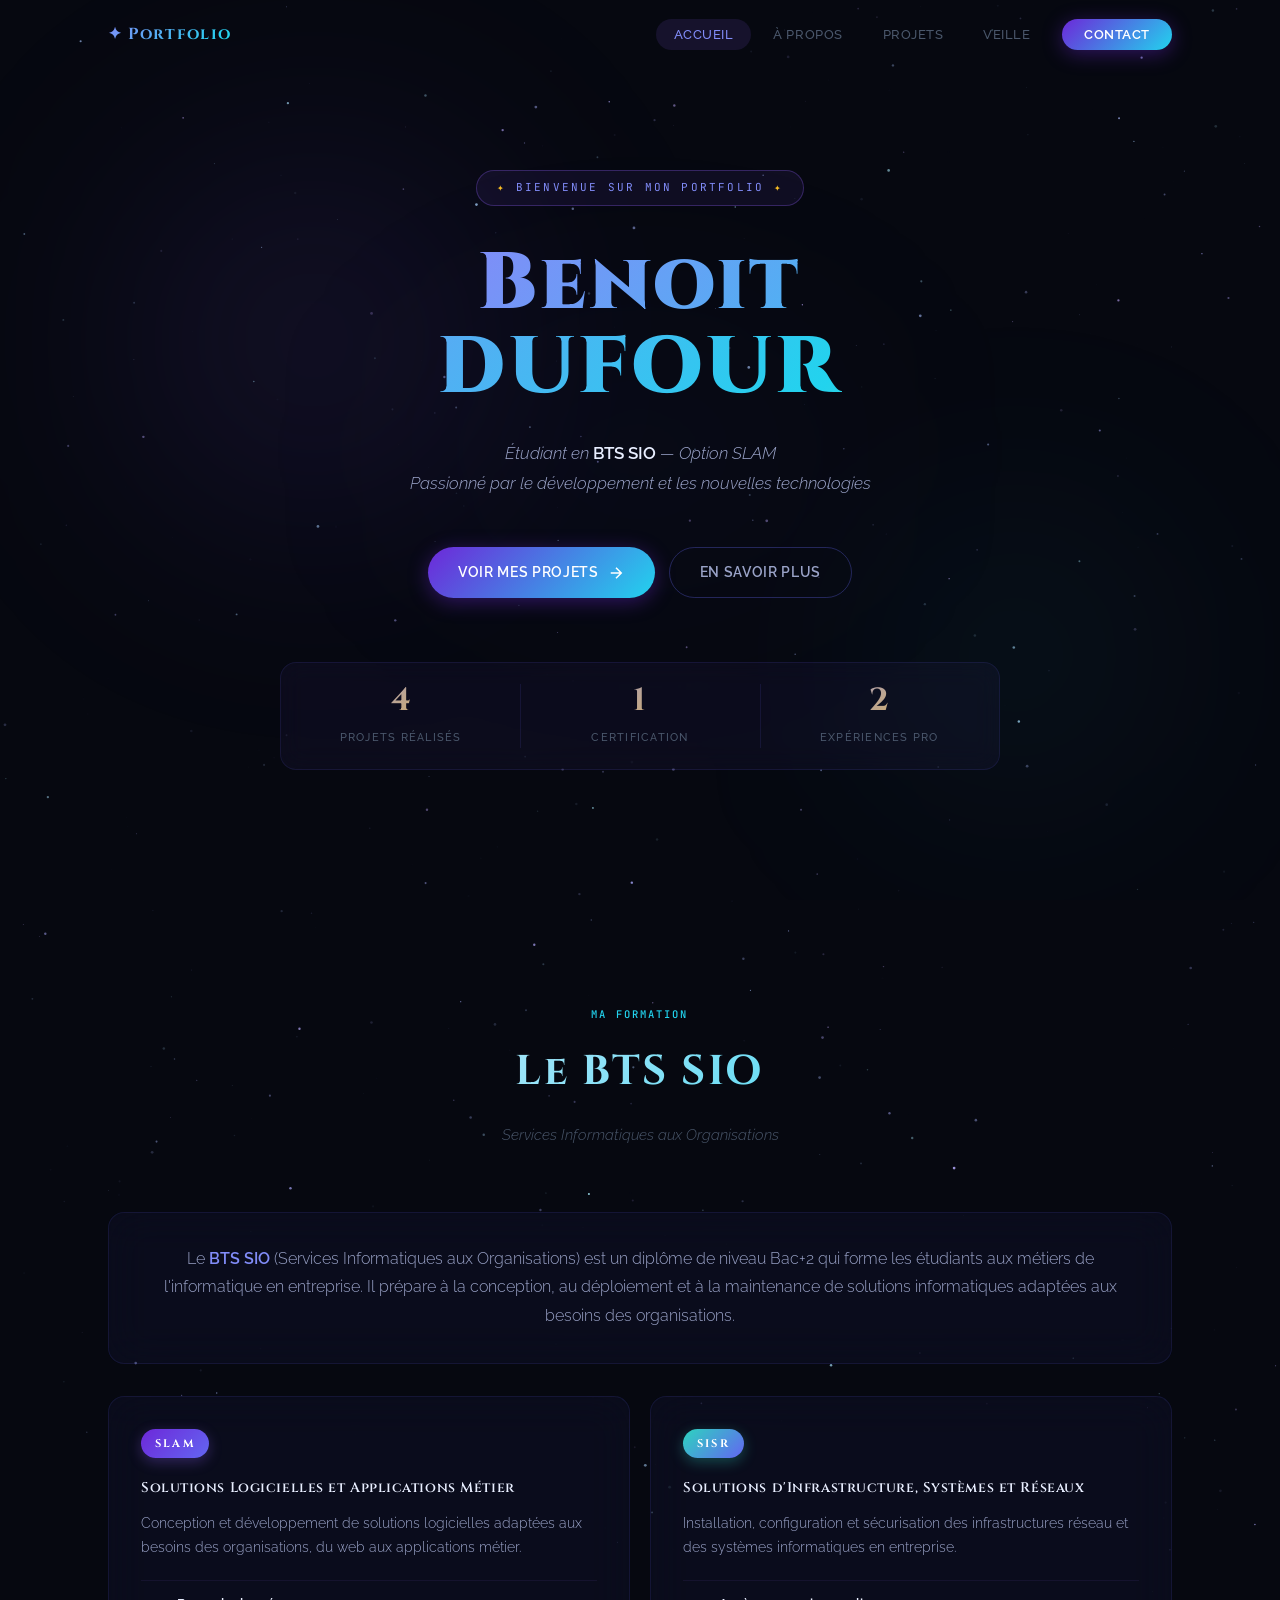
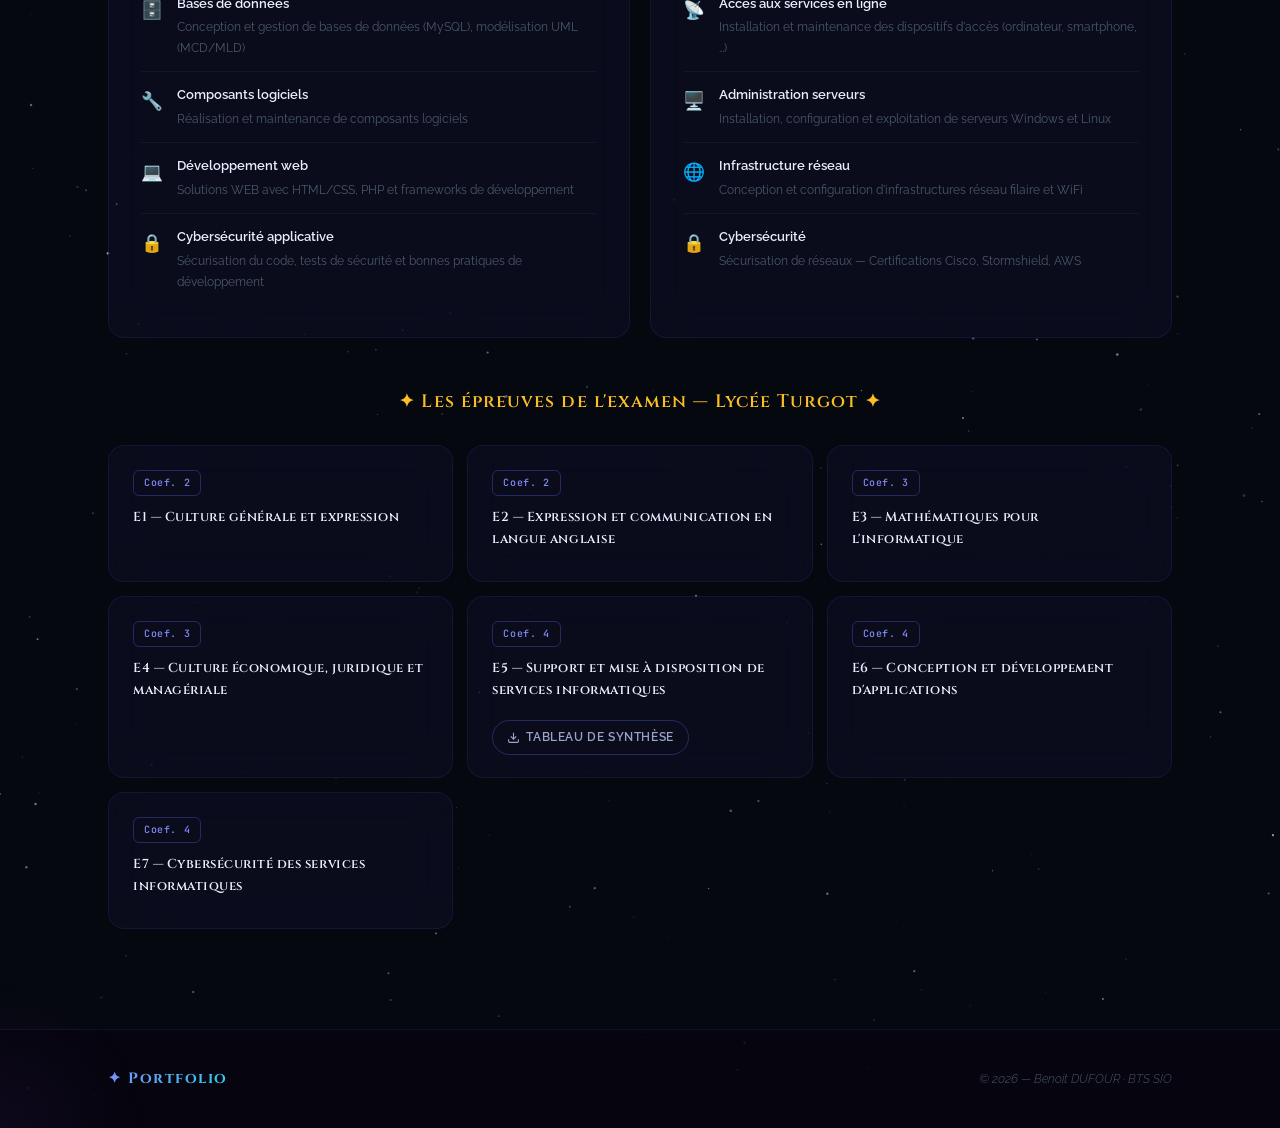
==== commit 7b95eb43: "Add files via upload" ====
--- a/index.html
+++ b/index.html
@@ -52,16 +52,16 @@
             </div>
             <div class="hero-stats animate-on-scroll">
                 <div class="stat">
-                    <span class="stat-number">2</span>
+                    <span class="stat-number">4</span>
                     <span class="stat-label">Projets réalisés</span>
                 </div>
                 <div class="stat">
-                    <span class="stat-number">3</span>
-                    <span class="stat-label">Certifications</span>
+                    <span class="stat-number">1</span>
+                    <span class="stat-label">Certification</span>
                 </div>
                 <div class="stat">
                     <span class="stat-number">2</span>
-                    <span class="stat-label">Stages effectués</span>
+                    <span class="stat-label">Expériences pro</span>
                 </div>
             </div>
         </div>
@@ -199,46 +199,7 @@
         </div>
     </section>
 
-    <!-- ==================== PROJETS PHARES ==================== -->
-    <section class="section section--alt" id="projets-phares">
-        <div class="container">
-            <div class="section-header animate-on-scroll">
-                <span class="section-tag">Mes réalisations</span>
-                <h2 class="section-title">Projets phares</h2>
-                <p class="section-desc">Un aperçu de mes projets les plus significatifs</p>
-            </div>
-            <div class="featured-grid">
-                <a href="projet-pokemon.html" class="featured-card magic-card animate-on-scroll">
-                    <div class="project-image">
-                        <div class="project-image-placeholder"><img src="pokesite.png" alt="Poké Site"></div>
-                    </div>
-                    <div class="project-info">
-                        <span class="project-context">Formation</span>
-                        <h3>Poké Site</h3>
-                        <p>Blog interactif communautaire Pokémon avec système d'expérience, évolution d'avatar et encyclopédie des 151.</p>
-                        <div class="tag-list"><span class="tag">PHP</span><span class="tag">MySQL</span><span class="tag">JavaScript</span><span class="tag">PokéAPI</span></div>
-                    </div>
-                </a>
-                <a href="projet-aram.html" class="featured-card magic-card animate-on-scroll">
-                    <div class="project-image">
-                        <div class="project-image-placeholder"><img src="aramcup.png" alt="ARAM Cup"></div>
-                    </div>
-                    <div class="project-info">
-                        <span class="project-context project-context--perso">Personnel</span>
-                        <h3>ARAM Cup</h3>
-                        <p>Site officiel d'un tournoi communautaire League of Legends avec classements automatisés.</p>
-                        <div class="tag-list"><span class="tag">HTML/CSS</span><span class="tag">Python</span><span class="tag">Google Sheets</span><span class="tag">Discord</span></div>
-                    </div>
-                </a>
-            </div>
-            <div class="featured-actions animate-on-scroll">
-                <a href="projets.html" class="btn btn--outline">
-                    Voir tous les projets
-                    <svg width="16" height="16" viewBox="0 0 24 24" fill="none" stroke="currentColor" stroke-width="2"><path d="M5 12h14M12 5l7 7-7 7"/></svg>
-                </a>
-            </div>
-        </div>
-    </section>
+
 
     <!-- ==================== FOOTER ==================== -->
     <footer class="footer">
--- a/style.css
+++ b/style.css
@@ -2373,3 +2373,46 @@
 .magic-card::after {
     pointer-events: none !important;
 }
+
+/* Aligned List (Missions & Fonctionnalit�s) */
+.aligned-list {
+    list-style: none;
+    padding: 0;
+    margin: 2rem 0;
+    display: flex;
+    flex-direction: column;
+}
+.aligned-list li {
+    display: grid;
+    grid-template-columns: 320px 1fr;
+    gap: 1.5rem;
+    padding: 1.5rem 0;
+    border-bottom: 1px solid rgba(255, 255, 255, 0.05);
+    position: relative;
+    align-items: start;
+    color: var(--text-muted);
+}
+.aligned-list li:first-child {
+    border-top: 1px solid rgba(255, 255, 255, 0.05);
+}
+.aligned-list li::before {
+    content: "?";
+    color: var(--primary);
+    position: absolute;
+    left: -1.5rem;
+    top: 1.65rem;
+    font-size: 0.9rem;
+}
+.aligned-list li strong {
+    color: var(--text-heading);
+    font-family: var(--font-heading);
+    letter-spacing: 0.02em;
+    font-size: 1.05rem;
+    display: block;
+}
+@media (max-width: 768px) {
+    .aligned-list li {
+        grid-template-columns: 1fr;
+        gap: 0.5rem;
+    }
+}
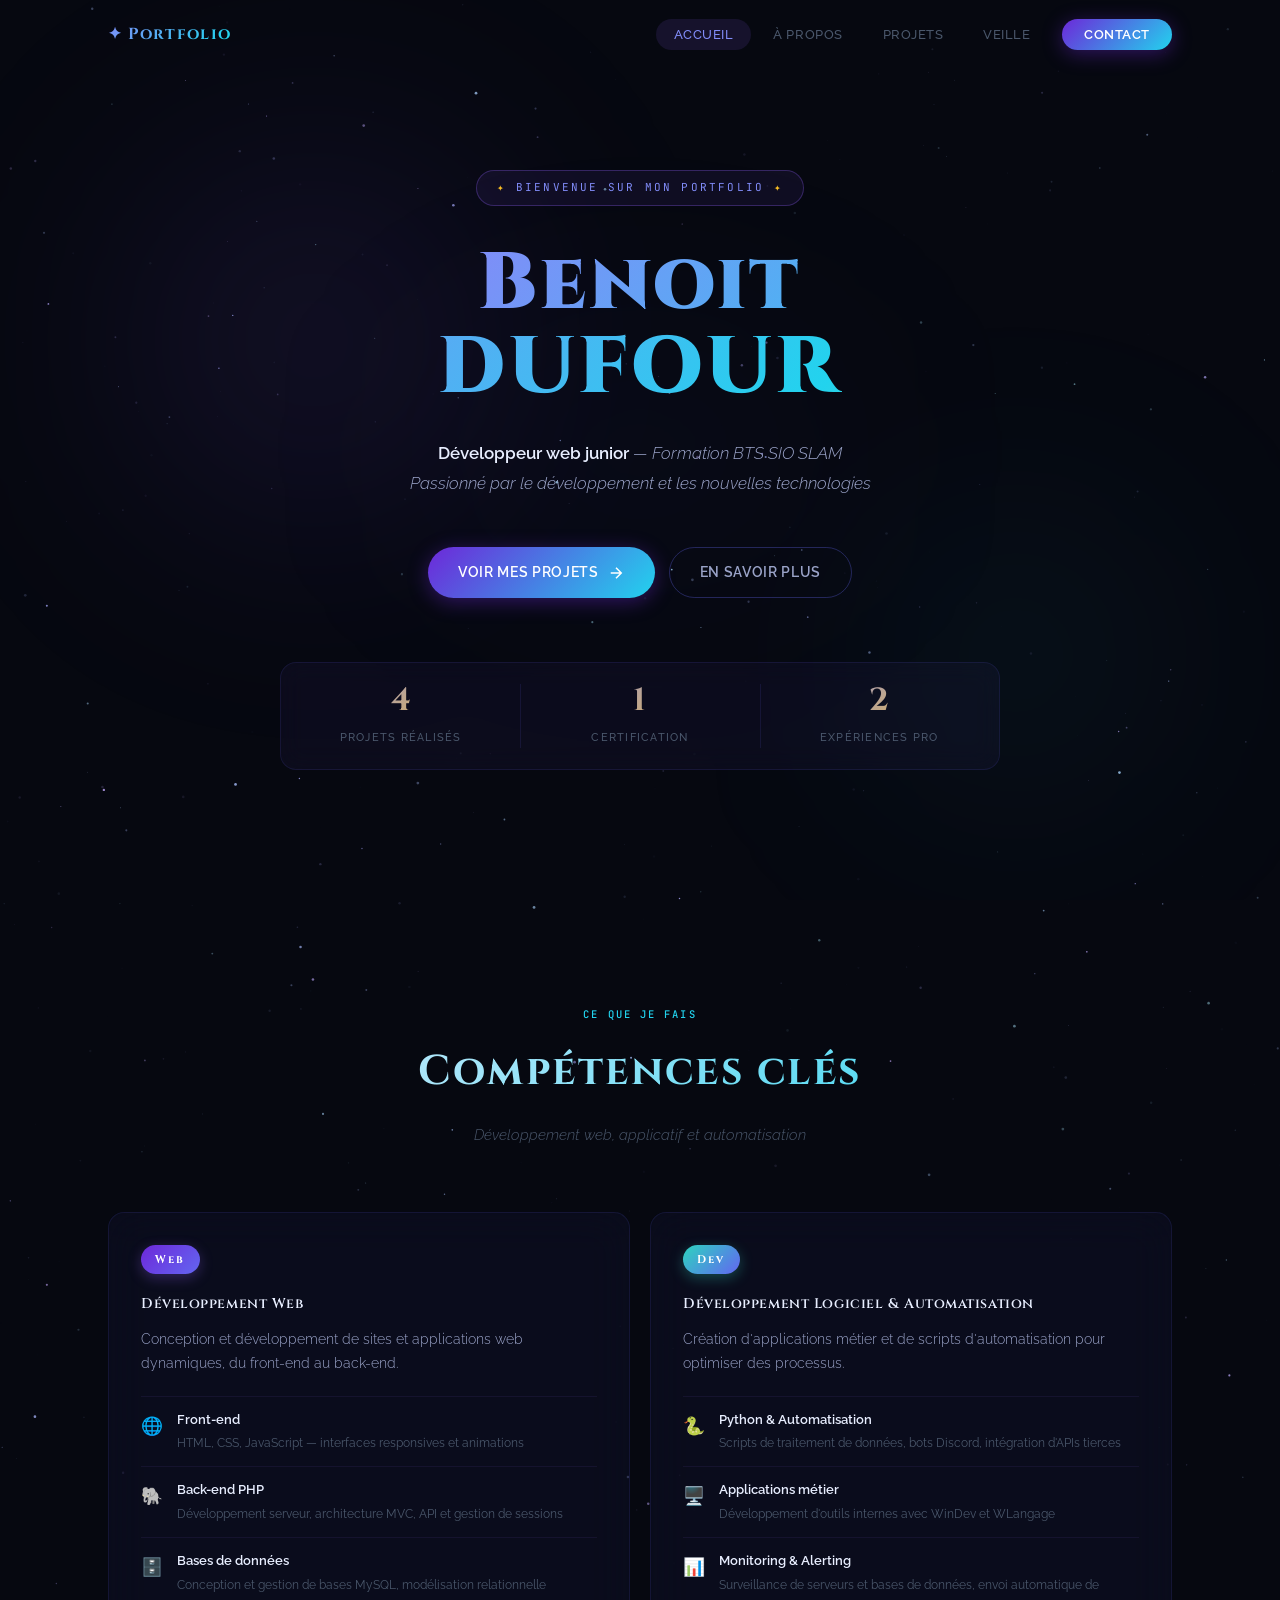
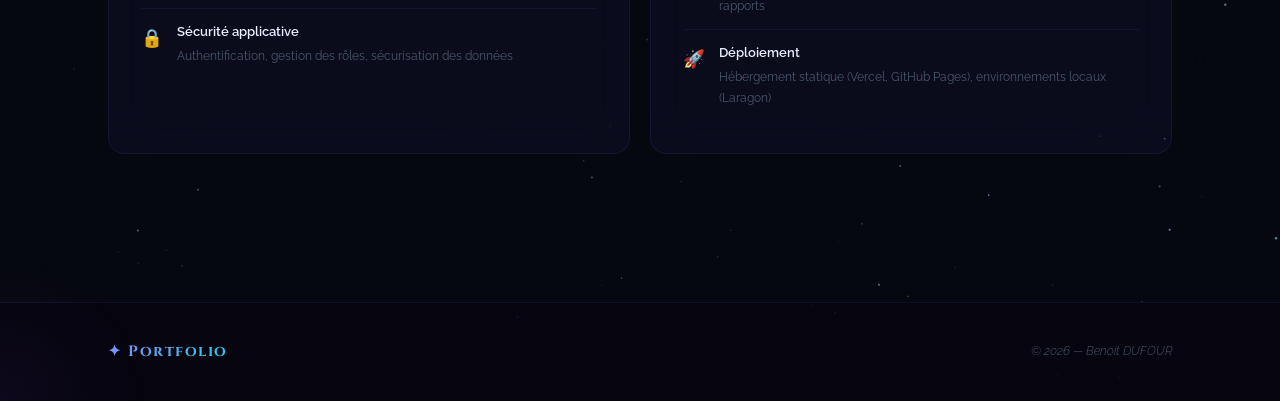
==== commit a20aca5f: "Add files via upload" ====
--- a/index.html
+++ b/index.html
@@ -4,8 +4,8 @@
 <head>
     <meta charset="UTF-8">
     <meta name="viewport" content="width=device-width, initial-scale=1.0">
-    <meta name="description" content="Portfolio BTS SIO — Benoit DUFOUR, développeur passionné">
-    <title>Accueil | Portfolio BTS SIO</title>
+    <meta name="description" content="Portfolio de Benoit DUFOUR — Développeur web junior, passionné par le développement et les nouvelles technologies">
+    <title>Accueil | Portfolio — Benoit DUFOUR</title>
     <link rel="stylesheet" href="style.css">
 </head>
 
@@ -40,7 +40,7 @@
                 <span class="gradient-text">Benoit DUFOUR</span>
             </h1>
             <p class="hero-subtitle animate-on-scroll">
-                Étudiant en <strong>BTS SIO</strong> — Option SLAM<br>
+                <strong>Développeur web junior</strong> — Formation BTS SIO SLAM<br>
                 Passionné par le développement et les nouvelles technologies
             </p>
             <div class="hero-actions animate-on-scroll">
@@ -67,134 +67,88 @@
         </div>
     </section>
 
-    <!-- ==================== BTS SIO PRESENTATION ==================== -->
-    <section class="section" id="bts-sio">
+    <!-- ==================== COMPÉTENCES CLÉS ==================== -->
+    <section class="section" id="competences">
         <div class="container">
             <div class="section-header animate-on-scroll">
-                <span class="section-tag">Ma formation</span>
-                <h2 class="section-title">Le BTS SIO</h2>
-                <p class="section-desc">Services Informatiques aux Organisations</p>
-            </div>
-
-            <div class="bts-intro magic-card animate-on-scroll">
-                <p>Le <strong>BTS SIO</strong> (Services Informatiques aux Organisations) est un diplôme de niveau Bac+2
-                    qui forme les étudiants aux métiers de l'informatique en entreprise. Il prépare à la conception, au
-                    déploiement et à la maintenance de solutions informatiques adaptées aux besoins des organisations.
-                </p>
+                <span class="section-tag">Ce que je fais</span>
+                <h2 class="section-title">Compétences clés</h2>
+                <p class="section-desc">Développement web, applicatif et automatisation</p>
             </div>
 
             <div class="options-grid">
                 <div class="option-card magic-card animate-on-scroll">
-                    <div class="option-badge option-badge--slam">SLAM</div>
-                    <h3>Solutions Logicielles et Applications Métier</h3>
-                    <p>Conception et développement de solutions logicielles adaptées aux besoins des organisations, du web aux applications métier.</p>
+                    <div class="option-badge option-badge--slam">Web</div>
+                    <h3>Développement Web</h3>
+                    <p>Conception et développement de sites et applications web dynamiques, du front-end au back-end.</p>
                     <ul class="option-list">
+                        <li>
+                            <span class="option-list-icon">🌐</span>
+                            <div>
+                                <strong>Front-end</strong>
+                                <p>HTML, CSS, JavaScript — interfaces responsives et animations</p>
+                            </div>
+                        </li>
+                        <li>
+                            <span class="option-list-icon">🐘</span>
+                            <div>
+                                <strong>Back-end PHP</strong>
+                                <p>Développement serveur, architecture MVC, API et gestion de sessions</p>
+                            </div>
+                        </li>
                         <li>
                             <span class="option-list-icon">🗄️</span>
                             <div>
                                 <strong>Bases de données</strong>
-                                <p>Conception et gestion de bases de données (MySQL), modélisation UML (MCD/MLD)</p>
-                            </div>
-                        </li>
-                        <li>
-                            <span class="option-list-icon">🔧</span>
-                            <div>
-                                <strong>Composants logiciels</strong>
-                                <p>Réalisation et maintenance de composants logiciels</p>
-                            </div>
-                        </li>
-                        <li>
-                            <span class="option-list-icon">💻</span>
-                            <div>
-                                <strong>Développement web</strong>
-                                <p>Solutions WEB avec HTML/CSS, PHP et frameworks de développement</p>
+                                <p>Conception et gestion de bases MySQL, modélisation relationnelle</p>
                             </div>
                         </li>
                         <li>
                             <span class="option-list-icon">🔒</span>
                             <div>
-                                <strong>Cybersécurité applicative</strong>
-                                <p>Sécurisation du code, tests de sécurité et bonnes pratiques de développement</p>
+                                <strong>Sécurité applicative</strong>
+                                <p>Authentification, gestion des rôles, sécurisation des données</p>
                             </div>
                         </li>
                     </ul>
                 </div>
 
                 <div class="option-card magic-card animate-on-scroll">
-                    <div class="option-badge option-badge--sisr">SISR</div>
-                    <h3>Solutions d'Infrastructure, Systèmes et Réseaux</h3>
-                    <p>Installation, configuration et sécurisation des infrastructures réseau et des systèmes informatiques en entreprise.</p>
+                    <div class="option-badge option-badge--sisr">Dev</div>
+                    <h3>Développement Logiciel & Automatisation</h3>
+                    <p>Création d'applications métier et de scripts d'automatisation pour optimiser des processus.</p>
                     <ul class="option-list">
                         <li>
-                            <span class="option-list-icon">📡</span>
+                            <span class="option-list-icon">🐍</span>
                             <div>
-                                <strong>Accès aux services en ligne</strong>
-                                <p>Installation et maintenance des dispositifs d'accès (ordinateur, smartphone, …)</p>
+                                <strong>Python & Automatisation</strong>
+                                <p>Scripts de traitement de données, bots Discord, intégration d'APIs tierces</p>
                             </div>
                         </li>
                         <li>
                             <span class="option-list-icon">🖥️</span>
                             <div>
-                                <strong>Administration serveurs</strong>
-                                <p>Installation, configuration et exploitation de serveurs Windows et Linux</p>
+                                <strong>Applications métier</strong>
+                                <p>Développement d'outils internes avec WinDev et WLangage</p>
                             </div>
                         </li>
                         <li>
-                            <span class="option-list-icon">🌐</span>
+                            <span class="option-list-icon">📊</span>
                             <div>
-                                <strong>Infrastructure réseau</strong>
-                                <p>Conception et configuration d'infrastructures réseau filaire et WiFi</p>
+                                <strong>Monitoring & Alerting</strong>
+                                <p>Surveillance de serveurs et bases de données, envoi automatique de rapports</p>
                             </div>
                         </li>
                         <li>
-                            <span class="option-list-icon">🔒</span>
+                            <span class="option-list-icon">🚀</span>
                             <div>
-                                <strong>Cybersécurité</strong>
-                                <p>Sécurisation de réseaux — Certifications Cisco, Stormshield, AWS</p>
+                                <strong>Déploiement</strong>
+                                <p>Hébergement statique (Vercel, GitHub Pages), environnements locaux (Laragon)</p>
                             </div>
                         </li>
                     </ul>
                 </div>
 
-            </div>
-
-            <!-- Épreuves -->
-            <div class="exam-section animate-on-scroll">
-                <h3 class="exam-title">✦ Les épreuves de l'examen — Lycée Turgot ✦</h3>
-                <div class="exam-grid">
-                    <div class="exam-card magic-card">
-                        <span class="exam-coef">Coef. 2</span>
-                        <h4>E1 — Culture générale et expression</h4>
-                    </div>
-                    <div class="exam-card magic-card">
-                        <span class="exam-coef">Coef. 2</span>
-                        <h4>E2 — Expression et communication en langue anglaise</h4>
-                    </div>
-                    <div class="exam-card magic-card">
-                        <span class="exam-coef">Coef. 3</span>
-                        <h4>E3 — Mathématiques pour l'informatique</h4>
-                    </div>
-                    <div class="exam-card magic-card">
-                        <span class="exam-coef">Coef. 3</span>
-                        <h4>E4 — Culture économique, juridique et managériale</h4>
-                    </div>
-                    <div class="exam-card magic-card">
-                        <span class="exam-coef">Coef. 4</span>
-                        <h4>E5 — Support et mise à disposition de services informatiques</h4>
-                        <a href="tableau-synthese.pdf" download class="btn btn--outline" style="margin-top:10px;padding:6px 14px;font-size:.75rem;gap:6px;">
-                            <svg width="13" height="13" viewBox="0 0 24 24" fill="none" stroke="currentColor" stroke-width="2"><path d="M21 15v4a2 2 0 0 1-2 2H5a2 2 0 0 1-2-2v-4"/><polyline points="7 10 12 15 17 10"/><line x1="12" y1="15" x2="12" y2="3"/></svg>
-                            Tableau de Synthèse
-                        </a>
-                    </div>
-                    <div class="exam-card magic-card">
-                        <span class="exam-coef">Coef. 4</span>
-                        <h4>E6 — Conception et développement d'applications</h4>
-                    </div>
-                    <div class="exam-card magic-card">
-                        <span class="exam-coef">Coef. 4</span>
-                        <h4>E7 — Cybersécurité des services informatiques</h4>
-                    </div>
-                </div>
             </div>
         </div>
     </section>
@@ -206,7 +160,7 @@
         <div class="container">
             <div class="footer-content">
                 <a href="index.html" class="footer-logo">✦ Portfolio</a>
-                <p class="footer-text">© 2026 — Benoit DUFOUR · BTS SIO</p>
+                <p class="footer-text">© 2026 — Benoit DUFOUR</p>
             </div>
         </div>
     </footer>
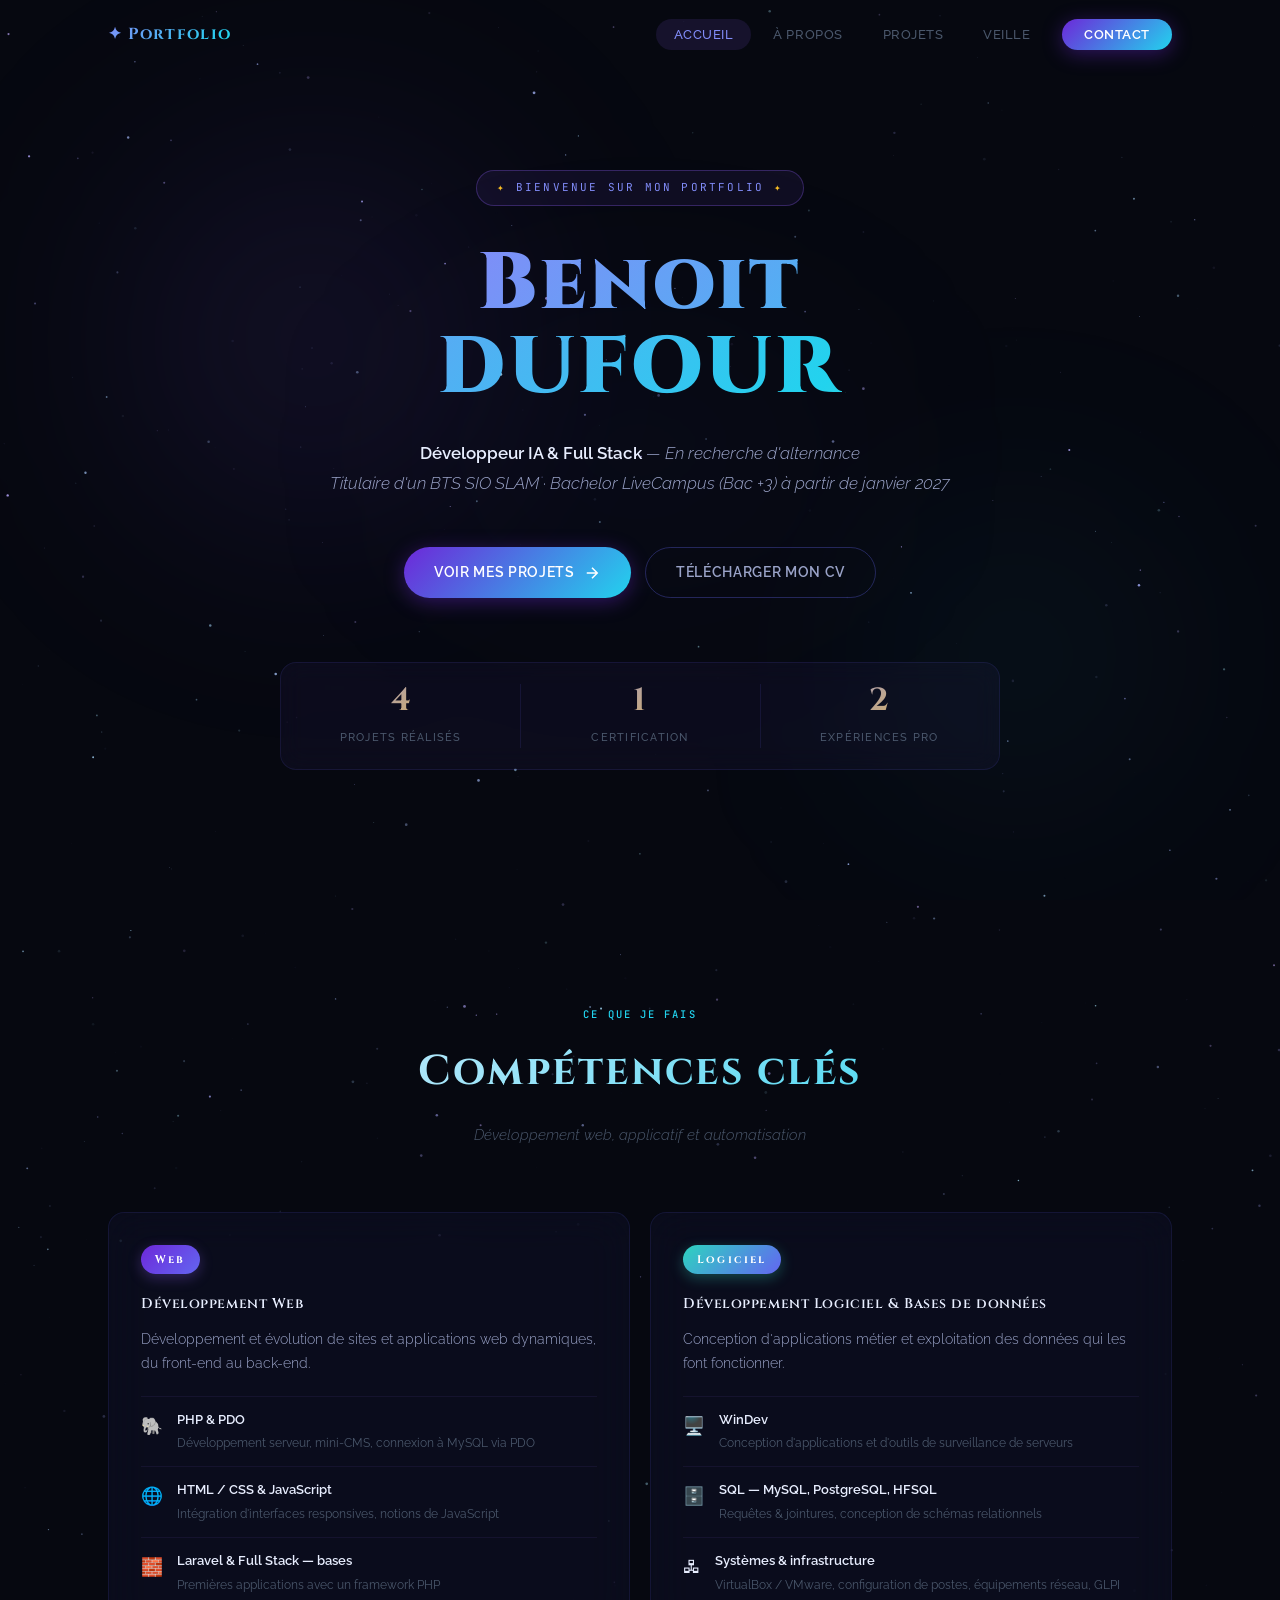
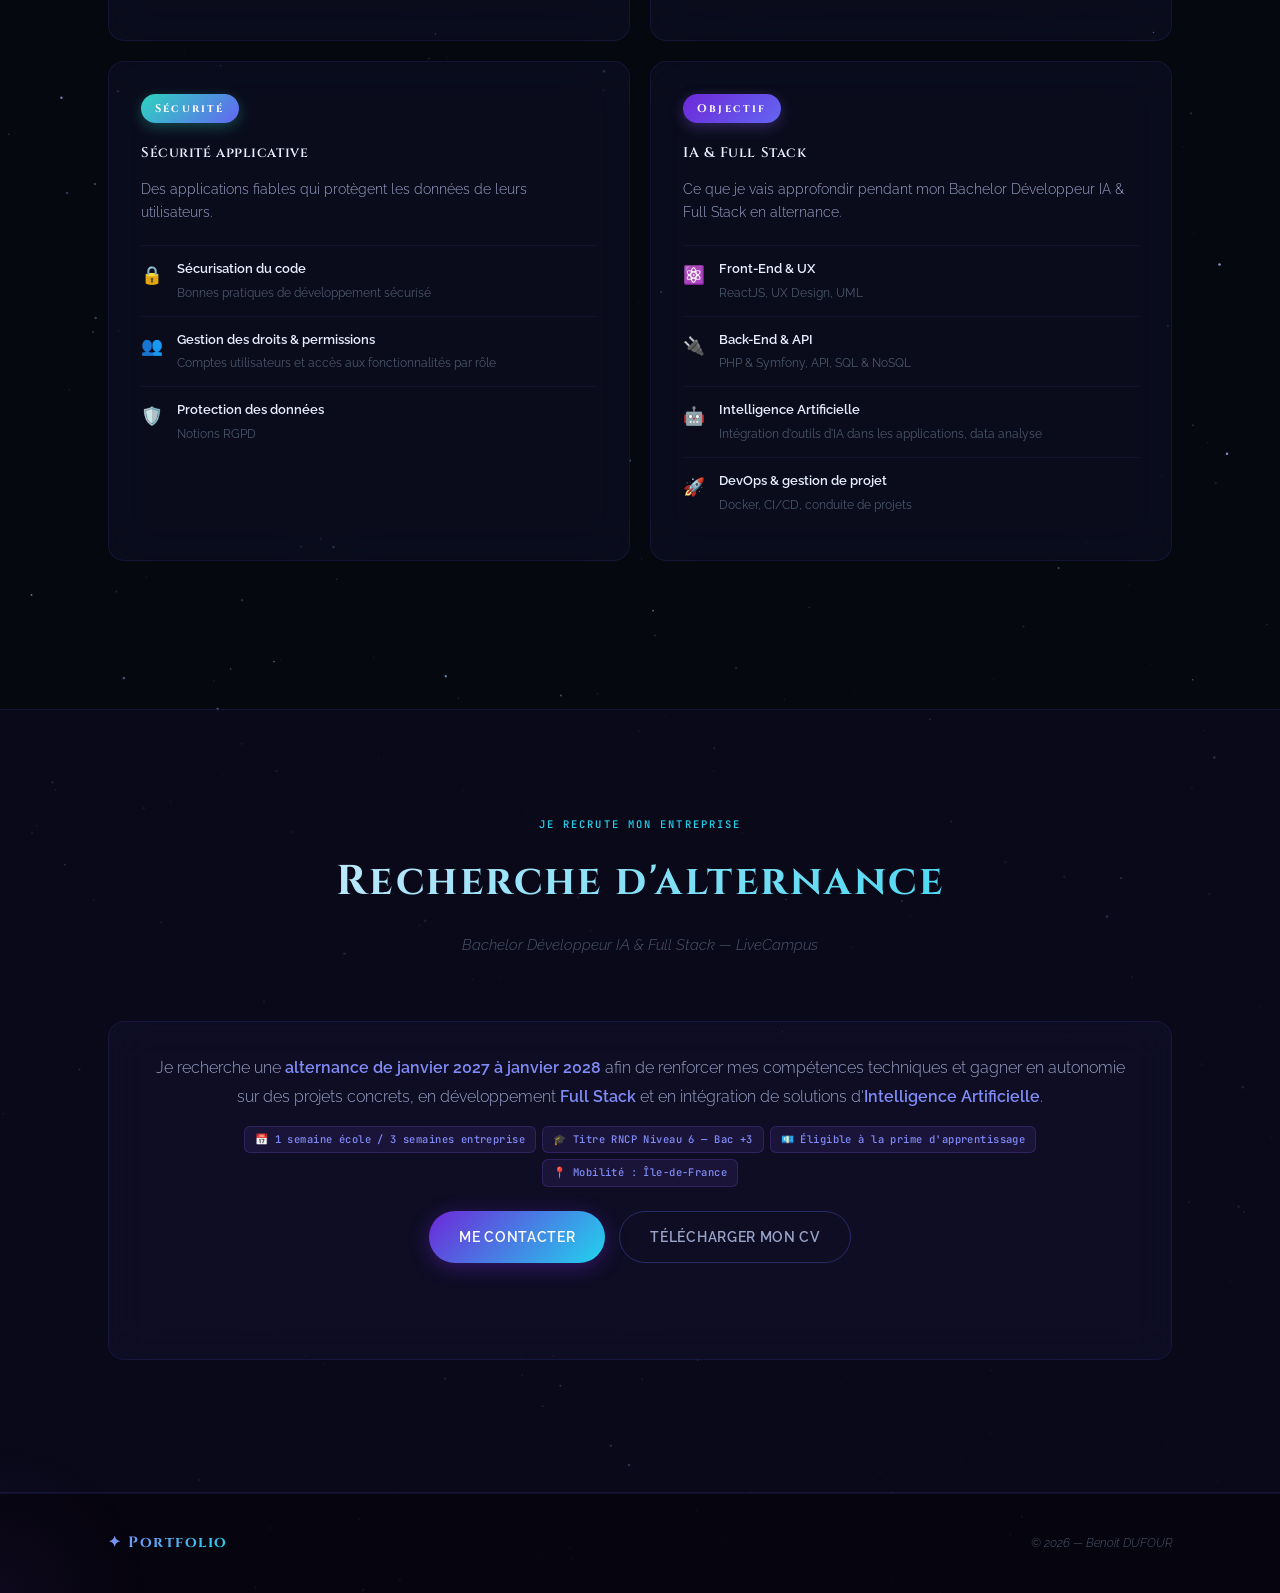
==== commit 423627a7: "Aligner le portfolio sur le CV : Développeur IA & Full Stack en recherche d'alternance - Accueil : n" ====
--- a/index.html
+++ b/index.html
@@ -4,7 +4,7 @@
 <head>
     <meta charset="UTF-8">
     <meta name="viewport" content="width=device-width, initial-scale=1.0">
-    <meta name="description" content="Portfolio de Benoit DUFOUR — Développeur web junior, passionné par le développement et les nouvelles technologies">
+    <meta name="description" content="Portfolio de Benoit DUFOUR — Développeur IA &amp; Full Stack en recherche d'alternance (Bachelor LiveCampus, BTS SIO SLAM)">
     <title>Accueil | Portfolio — Benoit DUFOUR</title>
     <link rel="stylesheet" href="style.css">
 </head>
@@ -40,15 +40,15 @@
                 <span class="gradient-text">Benoit DUFOUR</span>
             </h1>
             <p class="hero-subtitle animate-on-scroll">
-                <strong>Développeur web junior</strong> — Formation BTS SIO SLAM<br>
-                Passionné par le développement et les nouvelles technologies
+                <strong>Développeur IA &amp; Full Stack</strong> — En recherche d'alternance<br>
+                Titulaire d'un BTS SIO SLAM · Bachelor LiveCampus (Bac +3) à partir de janvier 2027
             </p>
             <div class="hero-actions animate-on-scroll">
                 <a href="projets.html" class="btn btn--primary">
                     <span>Voir mes projets</span>
                     <svg width="18" height="18" viewBox="0 0 24 24" fill="none" stroke="currentColor" stroke-width="2"><path d="M5 12h14M12 5l7 7-7 7"/></svg>
                 </a>
-                <a href="about.html" class="btn btn--outline">En savoir plus</a>
+                <a href="CV-Benoit-DUFOUR.pdf" download class="btn btn--outline">Télécharger mon CV</a>
             </div>
             <div class="hero-stats animate-on-scroll">
                 <div class="stat">
@@ -80,80 +80,154 @@
                 <div class="option-card magic-card animate-on-scroll">
                     <div class="option-badge option-badge--slam">Web</div>
                     <h3>Développement Web</h3>
-                    <p>Conception et développement de sites et applications web dynamiques, du front-end au back-end.</p>
-                    <ul class="option-list">
+                    <p>Développement et évolution de sites et applications web dynamiques, du front-end au back-end.</p>
+                    <ul class="option-list">
+                        <li>
+                            <span class="option-list-icon">🐘</span>
+                            <div>
+                                <strong>PHP &amp; PDO</strong>
+                                <p>Développement serveur, mini-CMS, connexion à MySQL via PDO</p>
+                            </div>
+                        </li>
                         <li>
                             <span class="option-list-icon">🌐</span>
                             <div>
-                                <strong>Front-end</strong>
-                                <p>HTML, CSS, JavaScript — interfaces responsives et animations</p>
-                            </div>
-                        </li>
-                        <li>
-                            <span class="option-list-icon">🐘</span>
-                            <div>
-                                <strong>Back-end PHP</strong>
-                                <p>Développement serveur, architecture MVC, API et gestion de sessions</p>
+                                <strong>HTML / CSS &amp; JavaScript</strong>
+                                <p>Intégration d'interfaces responsives, notions de JavaScript</p>
+                            </div>
+                        </li>
+                        <li>
+                            <span class="option-list-icon">🧱</span>
+                            <div>
+                                <strong>Laravel &amp; Full Stack — bases</strong>
+                                <p>Premières applications avec un framework PHP</p>
+                            </div>
+                        </li>
+                    </ul>
+                </div>
+
+                <div class="option-card magic-card animate-on-scroll">
+                    <div class="option-badge option-badge--sisr">Logiciel</div>
+                    <h3>Développement Logiciel &amp; Bases de données</h3>
+                    <p>Conception d'applications métier et exploitation des données qui les font fonctionner.</p>
+                    <ul class="option-list">
+                        <li>
+                            <span class="option-list-icon">🖥️</span>
+                            <div>
+                                <strong>WinDev</strong>
+                                <p>Conception d'applications et d'outils de surveillance de serveurs</p>
                             </div>
                         </li>
                         <li>
                             <span class="option-list-icon">🗄️</span>
                             <div>
-                                <strong>Bases de données</strong>
-                                <p>Conception et gestion de bases MySQL, modélisation relationnelle</p>
-                            </div>
-                        </li>
+                                <strong>SQL — MySQL, PostgreSQL, HFSQL</strong>
+                                <p>Requêtes &amp; jointures, conception de schémas relationnels</p>
+                            </div>
+                        </li>
+                        <li>
+                            <span class="option-list-icon">🖧</span>
+                            <div>
+                                <strong>Systèmes &amp; infrastructure</strong>
+                                <p>VirtualBox / VMware, configuration de postes, équipements réseau, GLPI</p>
+                            </div>
+                        </li>
+                    </ul>
+                </div>
+
+                <div class="option-card magic-card animate-on-scroll">
+                    <div class="option-badge option-badge--sisr">Sécurité</div>
+                    <h3>Sécurité applicative</h3>
+                    <p>Des applications fiables qui protègent les données de leurs utilisateurs.</p>
+                    <ul class="option-list">
                         <li>
                             <span class="option-list-icon">🔒</span>
                             <div>
-                                <strong>Sécurité applicative</strong>
-                                <p>Authentification, gestion des rôles, sécurisation des données</p>
-                            </div>
-                        </li>
-                    </ul>
-                </div>
-
-                <div class="option-card magic-card animate-on-scroll">
-                    <div class="option-badge option-badge--sisr">Dev</div>
-                    <h3>Développement Logiciel & Automatisation</h3>
-                    <p>Création d'applications métier et de scripts d'automatisation pour optimiser des processus.</p>
-                    <ul class="option-list">
-                        <li>
-                            <span class="option-list-icon">🐍</span>
-                            <div>
-                                <strong>Python & Automatisation</strong>
-                                <p>Scripts de traitement de données, bots Discord, intégration d'APIs tierces</p>
-                            </div>
-                        </li>
-                        <li>
-                            <span class="option-list-icon">🖥️</span>
-                            <div>
-                                <strong>Applications métier</strong>
-                                <p>Développement d'outils internes avec WinDev et WLangage</p>
-                            </div>
-                        </li>
-                        <li>
-                            <span class="option-list-icon">📊</span>
-                            <div>
-                                <strong>Monitoring & Alerting</strong>
-                                <p>Surveillance de serveurs et bases de données, envoi automatique de rapports</p>
+                                <strong>Sécurisation du code</strong>
+                                <p>Bonnes pratiques de développement sécurisé</p>
+                            </div>
+                        </li>
+                        <li>
+                            <span class="option-list-icon">👥</span>
+                            <div>
+                                <strong>Gestion des droits &amp; permissions</strong>
+                                <p>Comptes utilisateurs et accès aux fonctionnalités par rôle</p>
+                            </div>
+                        </li>
+                        <li>
+                            <span class="option-list-icon">🛡️</span>
+                            <div>
+                                <strong>Protection des données</strong>
+                                <p>Notions RGPD</p>
+                            </div>
+                        </li>
+                    </ul>
+                </div>
+
+                <div class="option-card magic-card animate-on-scroll">
+                    <div class="option-badge option-badge--slam">Objectif</div>
+                    <h3>IA &amp; Full Stack</h3>
+                    <p>Ce que je vais approfondir pendant mon Bachelor Développeur IA &amp; Full Stack en alternance.</p>
+                    <ul class="option-list">
+                        <li>
+                            <span class="option-list-icon">⚛️</span>
+                            <div>
+                                <strong>Front-End &amp; UX</strong>
+                                <p>ReactJS, UX Design, UML</p>
+                            </div>
+                        </li>
+                        <li>
+                            <span class="option-list-icon">🔌</span>
+                            <div>
+                                <strong>Back-End &amp; API</strong>
+                                <p>PHP &amp; Symfony, API, SQL &amp; NoSQL</p>
+                            </div>
+                        </li>
+                        <li>
+                            <span class="option-list-icon">🤖</span>
+                            <div>
+                                <strong>Intelligence Artificielle</strong>
+                                <p>Intégration d'outils d'IA dans les applications, data analyse</p>
                             </div>
                         </li>
                         <li>
                             <span class="option-list-icon">🚀</span>
                             <div>
-                                <strong>Déploiement</strong>
-                                <p>Hébergement statique (Vercel, GitHub Pages), environnements locaux (Laragon)</p>
-                            </div>
-                        </li>
-                    </ul>
-                </div>
-
+                                <strong>DevOps &amp; gestion de projet</strong>
+                                <p>Docker, CI/CD, conduite de projets</p>
+                            </div>
+                        </li>
+                    </ul>
+                </div>
             </div>
         </div>
     </section>
 
-
+    <!-- ==================== ALTERNANCE ==================== -->
+    <section class="section section--alt" id="alternance">
+        <div class="container">
+            <div class="section-header animate-on-scroll">
+                <span class="section-tag">Je recrute mon entreprise</span>
+                <h2 class="section-title">Recherche d'alternance</h2>
+                <p class="section-desc">Bachelor Développeur IA &amp; Full Stack — LiveCampus</p>
+            </div>
+            <div class="bts-intro magic-card animate-on-scroll">
+                <p>Je recherche une <strong>alternance de janvier 2027 à janvier 2028</strong> afin de renforcer mes
+                    compétences techniques et gagner en autonomie sur des projets concrets, en développement
+                    <strong>Full Stack</strong> et en intégration de solutions d'<strong>Intelligence Artificielle</strong>.</p>
+                <div class="tag-list" style="justify-content:center;">
+                    <span class="tag">📅 1 semaine école / 3 semaines entreprise</span>
+                    <span class="tag">🎓 Titre RNCP Niveau 6 — Bac +3</span>
+                    <span class="tag">💶 Éligible à la prime d'apprentissage</span>
+                    <span class="tag">📍 Mobilité : Île-de-France</span>
+                </div>
+                <div class="hero-actions" style="justify-content:center;margin-top:24px;">
+                    <a href="about.html#contact" class="btn btn--primary"><span>Me contacter</span></a>
+                    <a href="CV-Benoit-DUFOUR.pdf" download class="btn btn--outline">Télécharger mon CV</a>
+                </div>
+            </div>
+        </div>
+    </section>
 
     <!-- ==================== FOOTER ==================== -->
     <footer class="footer">
@@ -168,4 +242,4 @@
     <script src="script.js"></script>
 </body>
 
-</html>
+</html>
